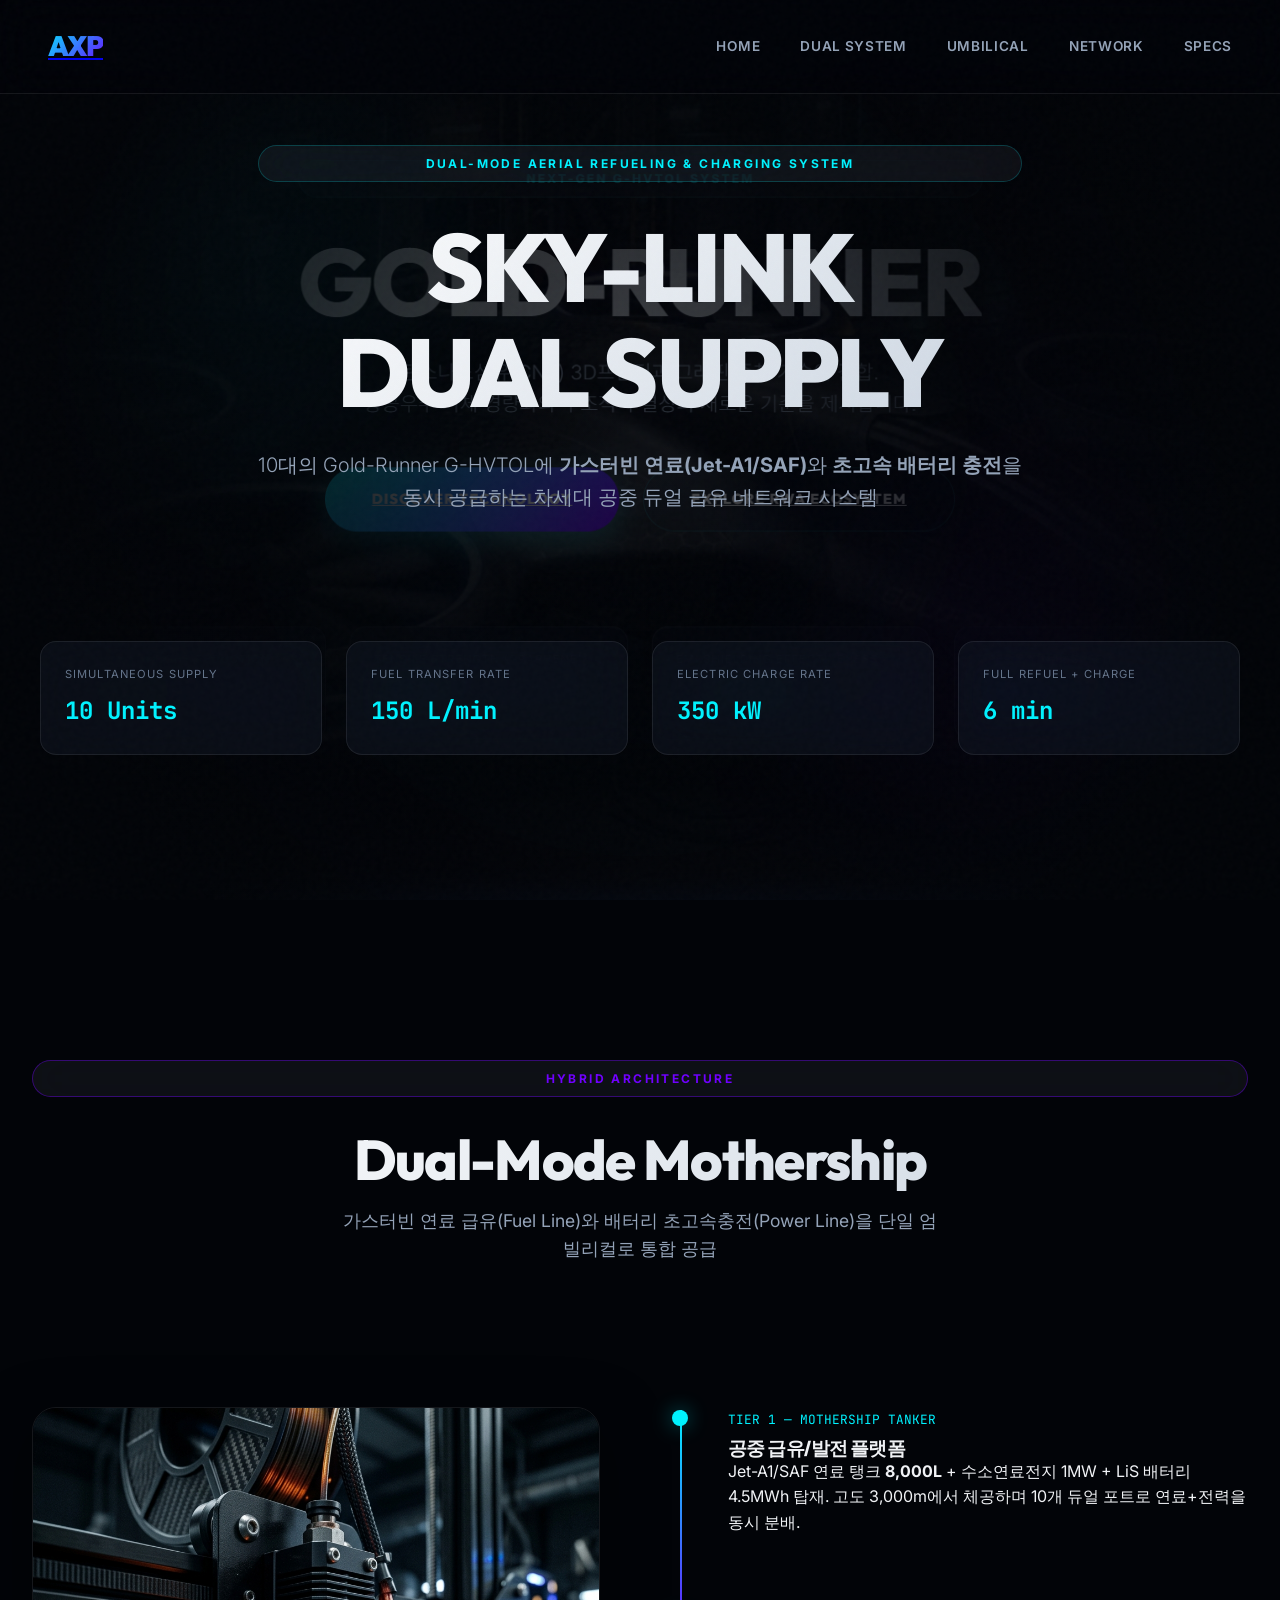
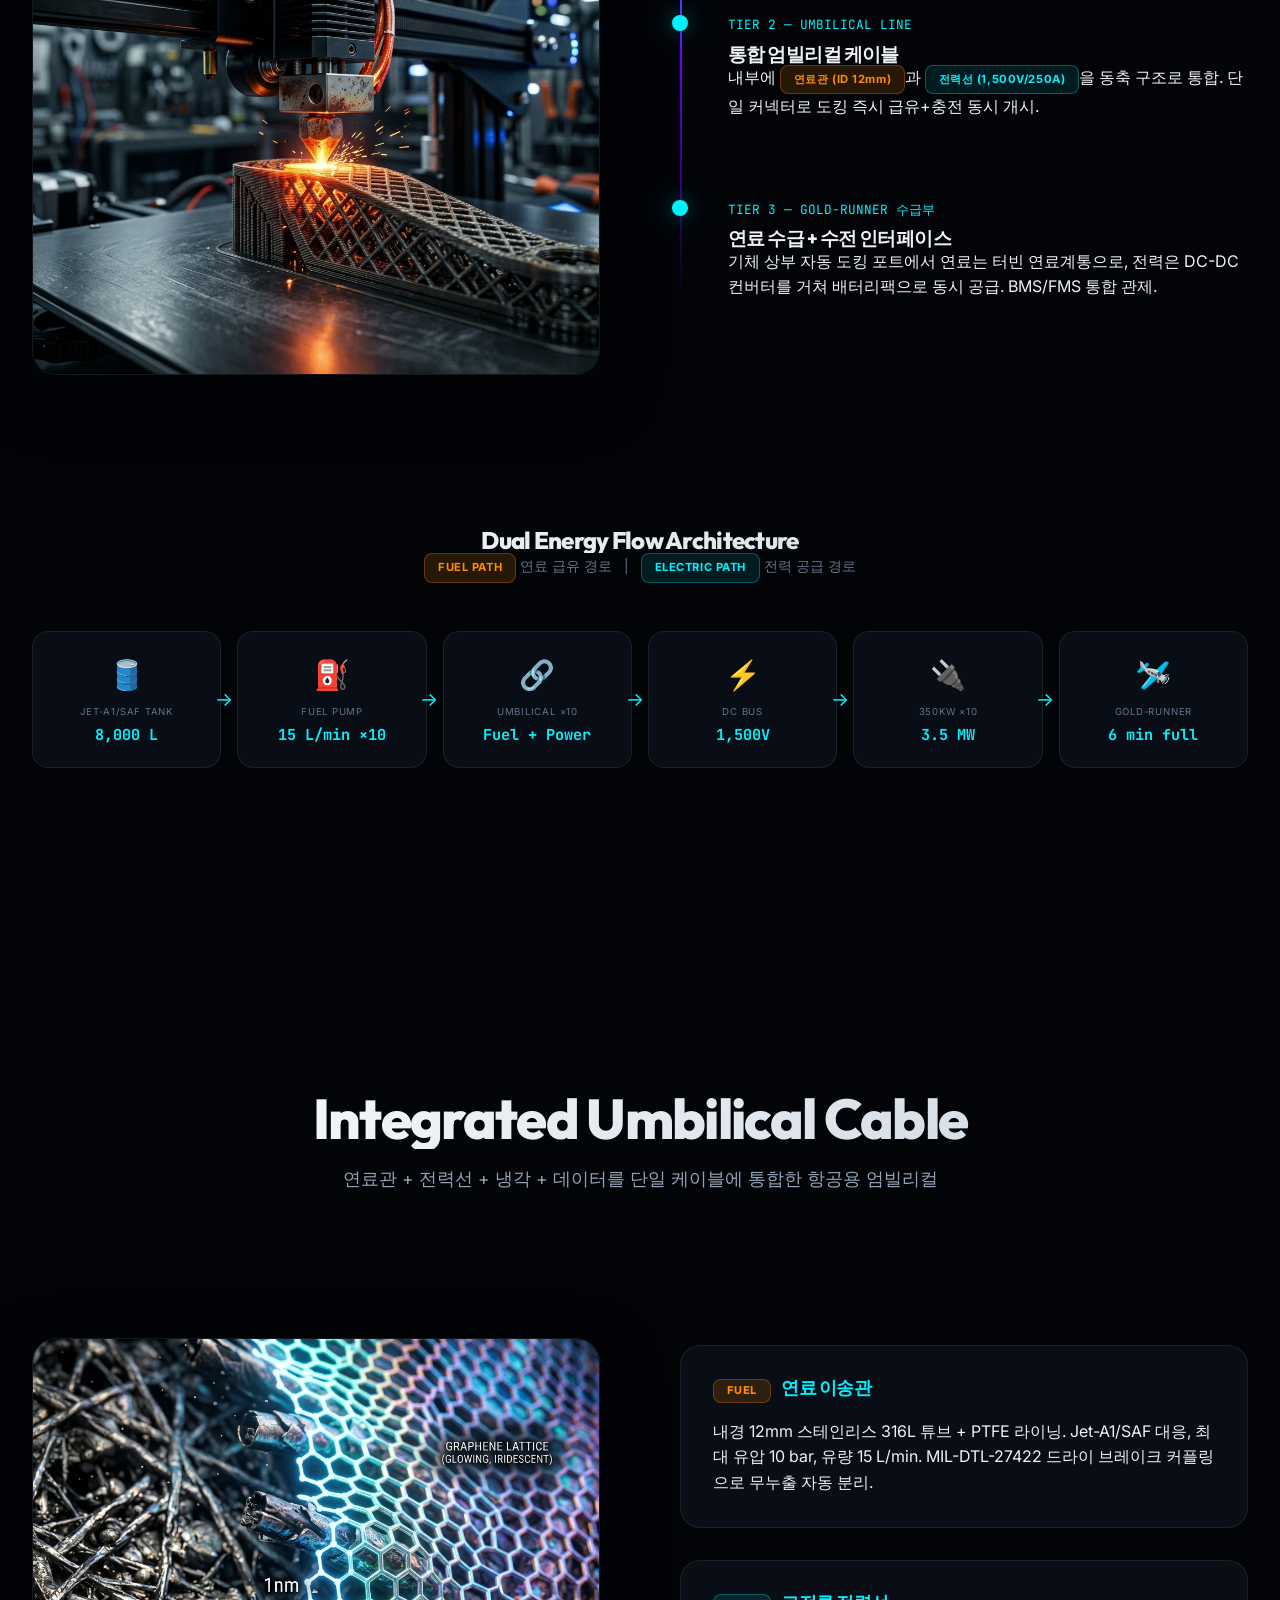
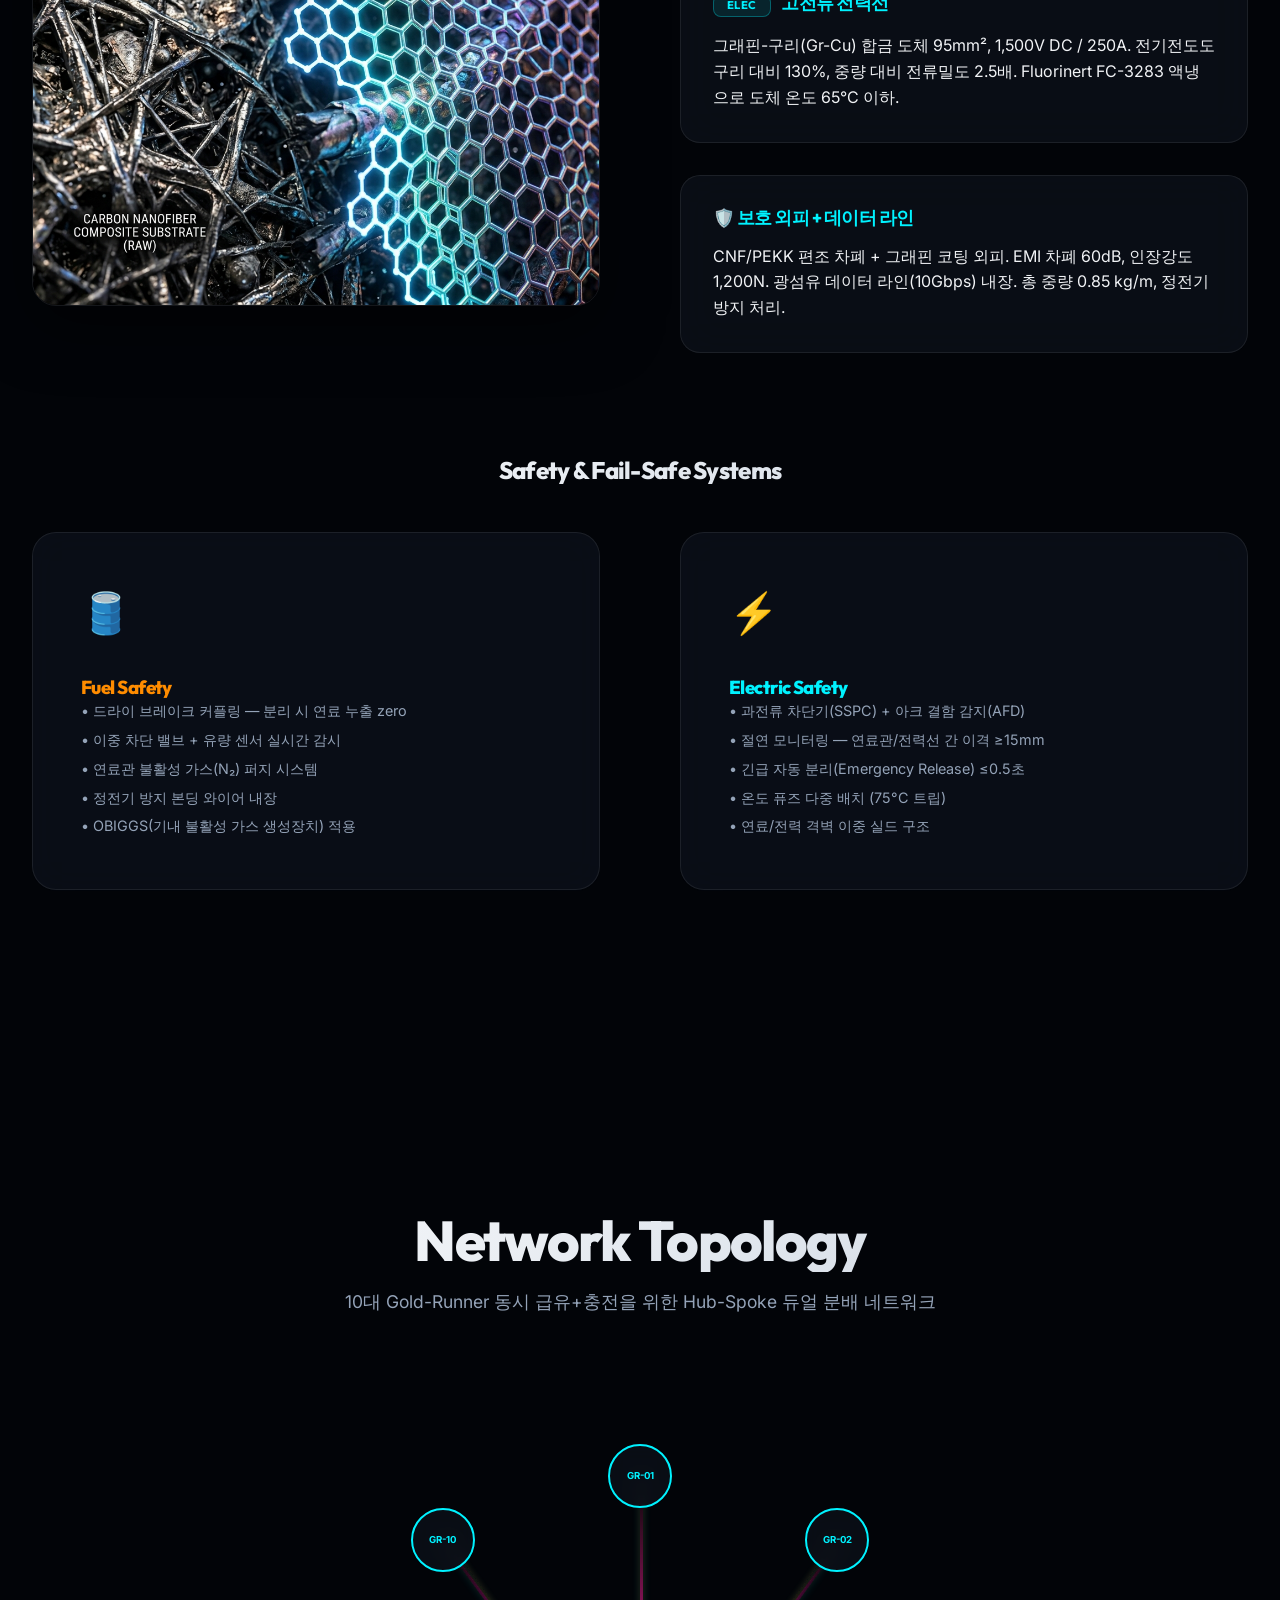
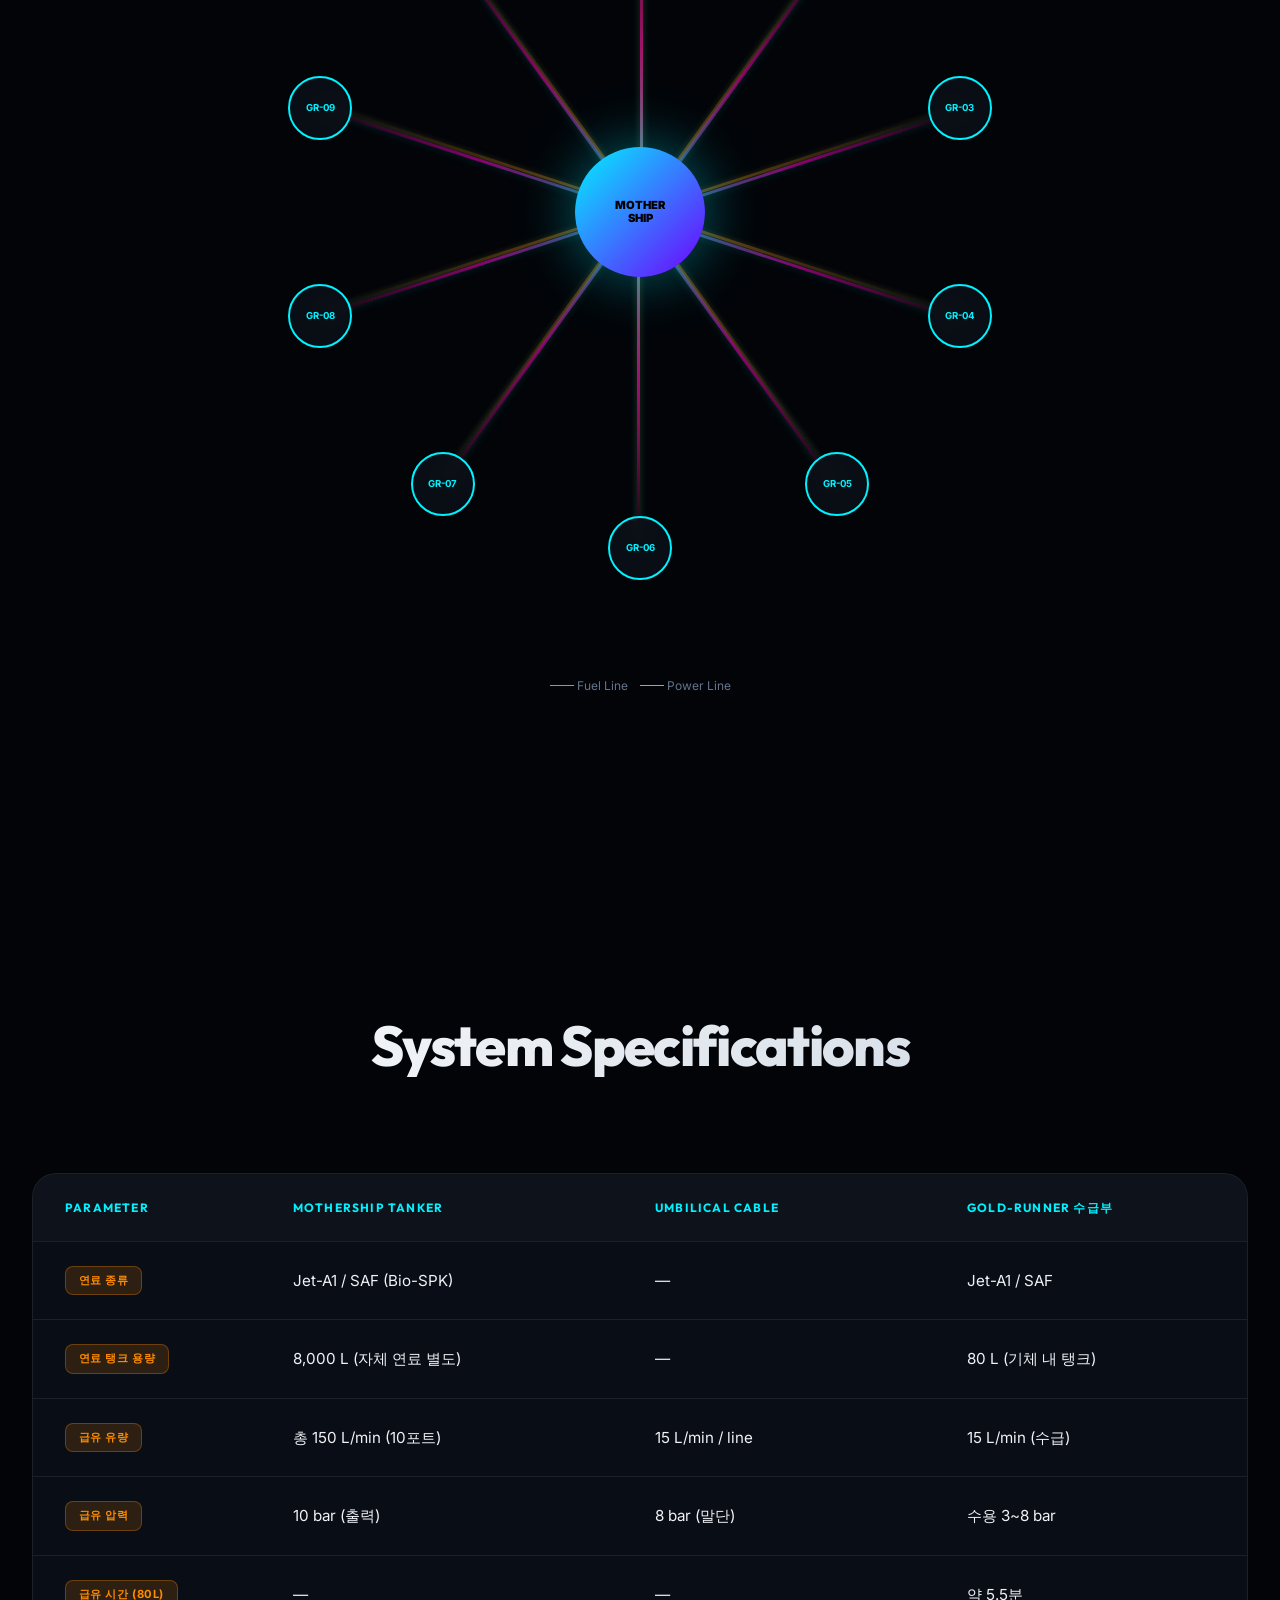
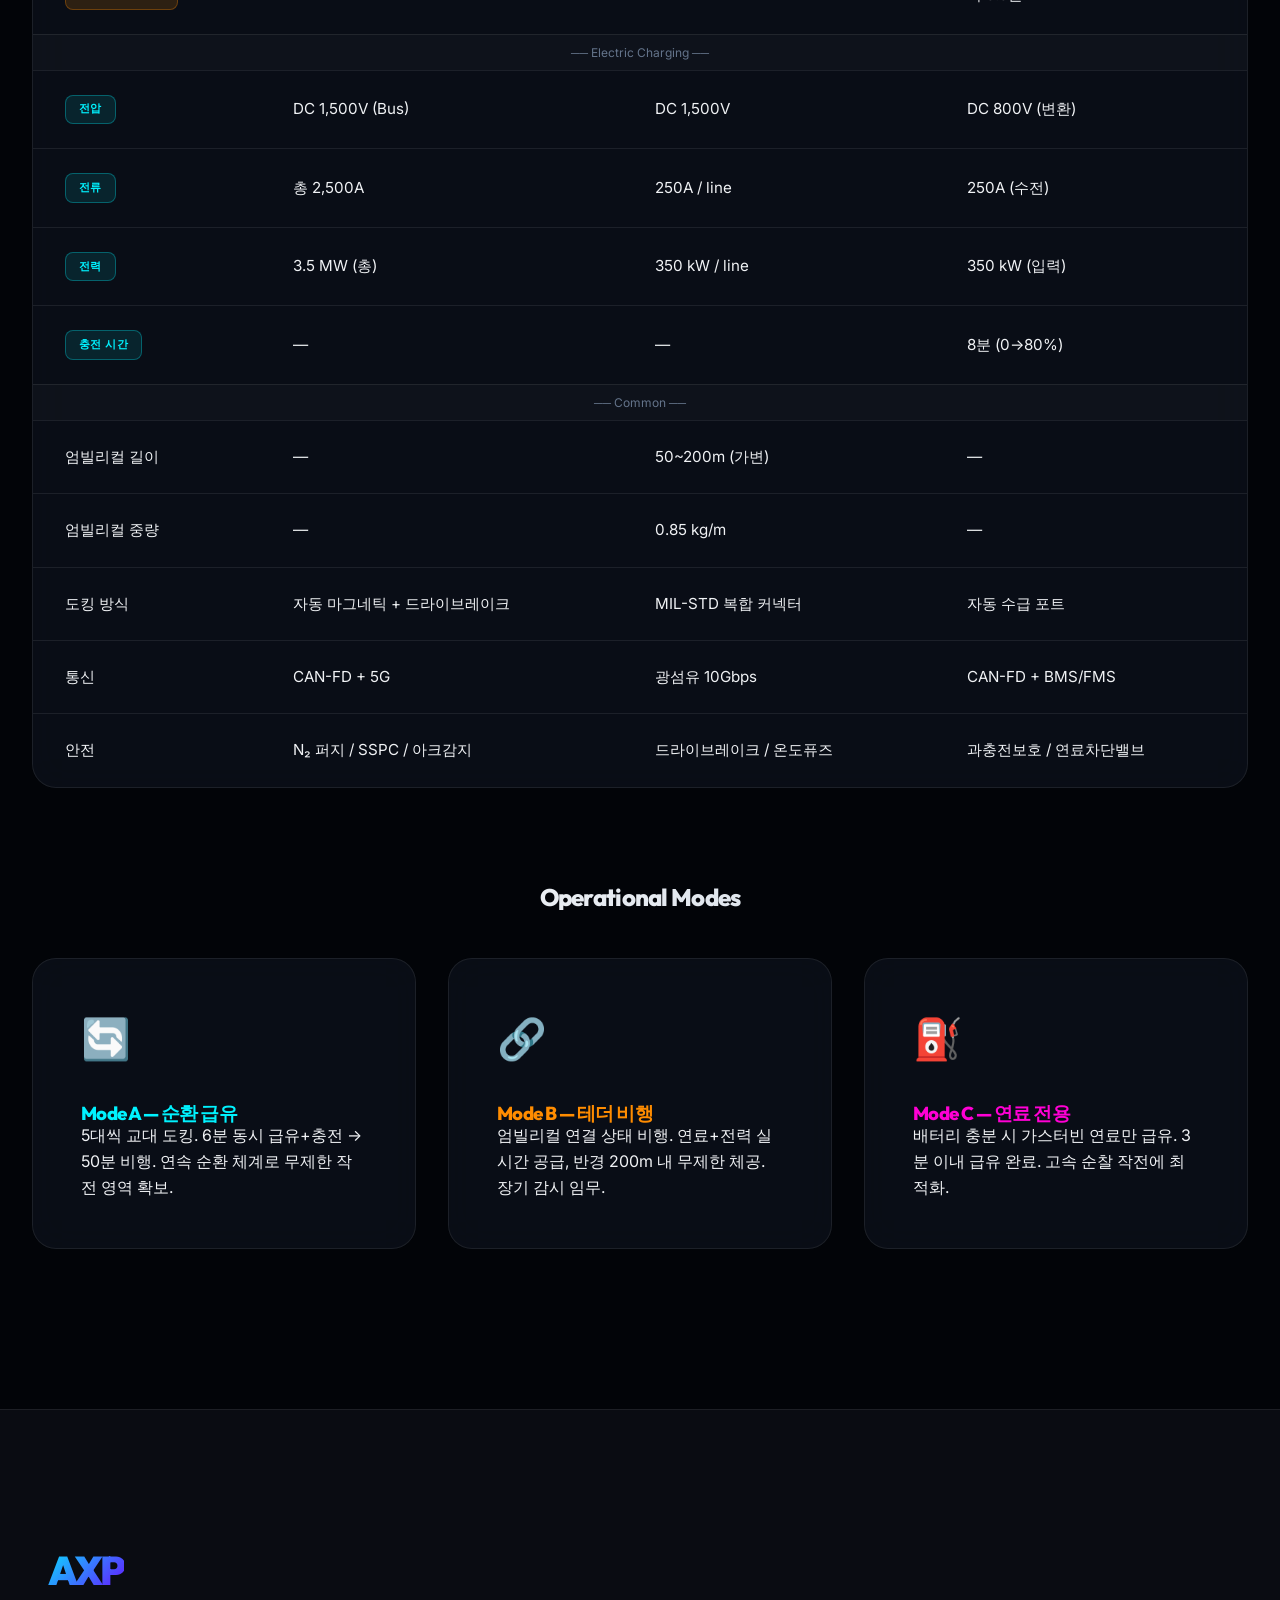
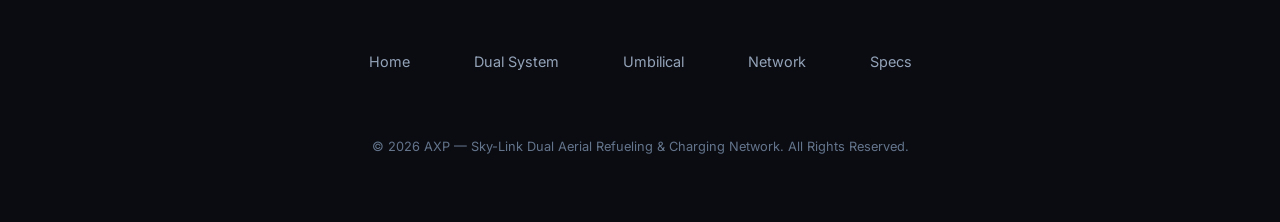
==== aerial-charging.html @ 2cac4703 "feat: Add aerial-charging page and fix images" ====
<!DOCTYPE html>
<html lang="ko">
<head>
<meta charset="UTF-8">
<meta name="viewport" content="width=device-width, initial-scale=1.0">
<title>AXP | Sky-Link Dual Refueling & Charging Network</title>
<meta name="description" content="G-HVTOL Gold-Runner 10대 동시 공중 급유(Jet-A1/SAF) 및 초고속충전 듀얼 공급 시스템">
<link rel="stylesheet" href="website_style.css">
<style>
.network-diagram{position:relative;width:100%;max-width:800px;margin:4rem auto;aspect-ratio:1;display:flex;align-items:center;justify-content:center}
.mothership{width:130px;height:130px;border-radius:50%;background:linear-gradient(135deg,var(--primary),var(--secondary));display:flex;align-items:center;justify-content:center;font-weight:900;font-size:0.7rem;color:#000;z-index:10;box-shadow:0 0 60px var(--primary-glow);animation:pulse 2s infinite;text-align:center;line-height:1.2}
@keyframes pulse{0%,100%{box-shadow:0 0 40px var(--primary-glow)}50%{box-shadow:0 0 80px var(--primary-glow)}}
.drone-node{position:absolute;width:64px;height:64px;border-radius:50%;background:var(--bg-card);border:2px solid var(--primary);display:flex;align-items:center;justify-content:center;font-size:0.6rem;font-weight:700;color:var(--primary);backdrop-filter:blur(10px)}
.tether{position:absolute;top:50%;left:50%;height:3px;background:linear-gradient(90deg,var(--primary),var(--accent),transparent);transform-origin:0 0;opacity:0.5;box-shadow:0 0 8px var(--primary-glow)}
.cable-layer{background:var(--bg-card);border:1px solid var(--border);border-radius:20px;padding:2rem;backdrop-filter:blur(20px);transition:var(--transition)}
.cable-layer:hover{border-color:var(--primary-glow);transform:translateY(-5px)}
.cable-layer h4{color:var(--primary);margin-bottom:1rem;font-size:1.1rem}
.power-flow{display:grid;grid-template-columns:repeat(6,1fr);gap:1rem;margin-top:3rem;text-align:center}
.pf-item{padding:1.25rem 0.75rem;background:var(--bg-card);border:1px solid var(--border);border-radius:16px;position:relative}
.pf-item::after{content:'→';position:absolute;right:-0.8rem;top:50%;transform:translateY(-50%);color:var(--primary);font-size:1.2rem;z-index:5}
.pf-item:last-child::after{display:none}
.pf-icon{font-size:1.8rem;margin-bottom:0.4rem}
.pf-label{font-size:0.6rem;color:var(--text-muted);text-transform:uppercase;letter-spacing:0.08em}
.pf-value{font-family:var(--font-mono);font-weight:700;color:var(--primary);font-size:0.95rem;margin-top:0.2rem}
.img-showcase{width:100%;border-radius:24px;border:1px solid var(--border);margin:3rem 0;box-shadow:0 20px 60px rgba(0,0,0,0.5)}
.dual-badge{display:inline-block;padding:0.3rem 0.8rem;border-radius:8px;font-size:0.7rem;font-weight:700;letter-spacing:0.05em}
.badge-fuel{background:rgba(255,140,0,0.15);color:#ff8c00;border:1px solid rgba(255,140,0,0.3)}
.badge-elec{background:rgba(0,242,255,0.1);color:var(--primary);border:1px solid rgba(0,242,255,0.3)}
.umbilical-grid{display:grid;grid-template-columns:1fr 1fr;gap:2rem;margin-top:3rem}
@media(max-width:768px){.power-flow{grid-template-columns:repeat(3,1fr)}.umbilical-grid{grid-template-columns:1fr}.network-diagram{max-width:350px}}
</style>
</head>
<body>
<div class="bg-grain"></div>
<div class="bg-blobs"><div class="blob blob-1"></div><div class="blob blob-2"></div></div>

<nav class="navbar">
<a href="index.html" class="logo"><span>AXP</span></a>
<div class="nav-links">
<a href="index.html">Home</a>
<a href="#system">Dual System</a>
<a href="#umbilical">Umbilical</a>
<a href="#network">Network</a>
<a href="#specs">Specs</a>
</div>
</nav>

<!-- Hero -->
<header class="hero">
<div class="hero-bg"><img src="hero-gold-runner.png" alt="Aerial Charging Network"></div>
<div class="hero-content reveal">
<div class="hero-badge">Dual-Mode Aerial Refueling & Charging System</div>
<h1 class="text-gradient">SKY-LINK<br>DUAL SUPPLY</h1>
<p>10대의 Gold-Runner G-HVTOL에 <strong>가스터빈 연료(Jet-A1/SAF)</strong>와 <strong>초고속 배터리 충전</strong>을<br>동시 공급하는 차세대 공중 듀얼 급유 네트워크 시스템</p>
</div>
<div class="dashboard-grid reveal" style="margin-top:5rem">
<div class="stat-card"><div class="stat-label">Simultaneous Supply</div><div class="stat-value">10 Units</div></div>
<div class="stat-card"><div class="stat-label">Fuel Transfer Rate</div><div class="stat-value">150 L/min</div></div>
<div class="stat-card"><div class="stat-label">Electric Charge Rate</div><div class="stat-value">350 kW</div></div>
<div class="stat-card"><div class="stat-label">Full Refuel + Charge</div><div class="stat-value">6 min</div></div>
</div>
</header>

<!-- Dual System Architecture -->
<section id="system" class="section">
<div class="section-header reveal">
<div class="hero-badge" style="color:var(--secondary);border-color:var(--secondary-glow)">Hybrid Architecture</div>
<h2 class="section-title text-gradient">Dual-Mode Mothership</h2>
<p class="section-subtitle">가스터빈 연료 급유(Fuel Line)와 배터리 초고속충전(Power Line)을 단일 엄빌리컬로 통합 공급</p>
</div>
<div class="grid-2">
<div class="reveal">
<img src="cnf-printing.png" alt="Mothership Platform" class="img-showcase">
</div>
<div class="reveal">
<div class="roadmap-container">
<div class="roadmap-item">
<div class="roadmap-date">TIER 1 — MOTHERSHIP TANKER</div>
<h3>공중 급유/발전 플랫폼</h3>
<p class="text-dim">Jet-A1/SAF 연료 탱크 <strong>8,000L</strong> + 수소연료전지 1MW + LiS 배터리 4.5MWh 탑재. 고도 3,000m에서 체공하며 10개 듀얼 포트로 연료+전력을 동시 분배.</p>
</div>
<div class="roadmap-item">
<div class="roadmap-date">TIER 2 — UMBILICAL LINE</div>
<h3>통합 엄빌리컬 케이블</h3>
<p class="text-dim">내부에 <span class="badge-fuel dual-badge">연료관 (ID 12mm)</span>과 <span class="badge-elec dual-badge">전력선 (1,500V/250A)</span>을 동축 구조로 통합. 단일 커넥터로 도킹 즉시 급유+충전 동시 개시.</p>
</div>
<div class="roadmap-item">
<div class="roadmap-date">TIER 3 — GOLD-RUNNER 수급부</div>
<h3>연료 수급 + 수전 인터페이스</h3>
<p class="text-dim">기체 상부 자동 도킹 포트에서 연료는 터빈 연료계통으로, 전력은 DC-DC 컨버터를 거쳐 배터리팩으로 동시 공급. BMS/FMS 통합 관제.</p>
</div>
</div>
</div>
</div>

<!-- Dual Energy Flow -->
<h3 class="text-gradient reveal" style="text-align:center;margin-top:6rem;font-size:1.5rem">Dual Energy Flow Architecture</h3>
<p class="reveal" style="text-align:center;color:var(--text-muted);margin-bottom:2rem;font-size:0.85rem">
<span class="badge-fuel dual-badge">FUEL PATH</span> 연료 급유 경로 &nbsp;&nbsp;|&nbsp;&nbsp;
<span class="badge-elec dual-badge">ELECTRIC PATH</span> 전력 공급 경로
</p>
<div class="power-flow reveal">
<div class="pf-item"><div class="pf-icon">🛢️</div><div class="pf-label">Jet-A1/SAF Tank</div><div class="pf-value">8,000 L</div></div>
<div class="pf-item"><div class="pf-icon">⛽</div><div class="pf-label">Fuel Pump</div><div class="pf-value">15 L/min ×10</div></div>
<div class="pf-item"><div class="pf-icon">🔗</div><div class="pf-label">Umbilical ×10</div><div class="pf-value">Fuel + Power</div></div>
<div class="pf-item"><div class="pf-icon">⚡</div><div class="pf-label">DC Bus</div><div class="pf-value">1,500V</div></div>
<div class="pf-item"><div class="pf-icon">🔌</div><div class="pf-label">350kW ×10</div><div class="pf-value">3.5 MW</div></div>
<div class="pf-item"><div class="pf-icon">🛩️</div><div class="pf-label">Gold-Runner</div><div class="pf-value">6 min full</div></div>
</div>
</section>

<!-- Umbilical Cable Spec -->
<section id="umbilical" class="section">
<div class="section-header reveal">
<h2 class="section-title text-gradient">Integrated Umbilical Cable</h2>
<p class="section-subtitle">연료관 + 전력선 + 냉각 + 데이터를 단일 케이블에 통합한 항공용 엄빌리컬</p>
</div>
<div class="grid-2 reveal">
<div><img src="graphene-detail.png" alt="Cable Cross Section" class="img-showcase"></div>
<div>
<div class="umbilical-grid" style="grid-template-columns:1fr">

<div class="cable-layer">
<h4><span class="badge-fuel dual-badge" style="margin-right:0.5rem">FUEL</span> 연료 이송관</h4>
<p class="text-dim">내경 12mm 스테인리스 316L 튜브 + PTFE 라이닝. Jet-A1/SAF 대응, 최대 유압 10 bar, 유량 15 L/min. MIL-DTL-27422 드라이 브레이크 커플링으로 무누출 자동 분리.</p>
</div>

<div class="cable-layer">
<h4><span class="badge-elec dual-badge" style="margin-right:0.5rem">ELEC</span> 고전류 전력선</h4>
<p class="text-dim">그래핀-구리(Gr-Cu) 합금 도체 95mm², 1,500V DC / 250A. 전기전도도 구리 대비 130%, 중량 대비 전류밀도 2.5배. Fluorinert FC-3283 액냉으로 도체 온도 65°C 이하.</p>
</div>

<div class="cable-layer">
<h4>🛡️ 보호 외피 + 데이터 라인</h4>
<p class="text-dim">CNF/PEKK 편조 차폐 + 그래핀 코팅 외피. EMI 차폐 60dB, 인장강도 1,200N. 광섬유 데이터 라인(10Gbps) 내장. 총 중량 0.85 kg/m, 정전기 방지 처리.</p>
</div>

</div>
</div>
</div>

<!-- Safety Features -->
<h3 class="text-gradient reveal" style="text-align:center;margin-top:6rem;font-size:1.5rem;margin-bottom:3rem">Safety & Fail-Safe Systems</h3>
<div class="grid-2 reveal">
<div class="card-premium">
<div class="card-icon">🛢️</div>
<h3 style="color:#ff8c00">Fuel Safety</h3>
<ul style="color:var(--text-dim);list-style:none;font-size:0.9rem;line-height:2">
<li>• 드라이 브레이크 커플링 — 분리 시 연료 누출 zero</li>
<li>• 이중 차단 밸브 + 유량 센서 실시간 감시</li>
<li>• 연료관 불활성 가스(N₂) 퍼지 시스템</li>
<li>• 정전기 방지 본딩 와이어 내장</li>
<li>• OBIGGS(기내 불활성 가스 생성장치) 적용</li>
</ul>
</div>
<div class="card-premium">
<div class="card-icon">⚡</div>
<h3 class="text-cyan">Electric Safety</h3>
<ul style="color:var(--text-dim);list-style:none;font-size:0.9rem;line-height:2">
<li>• 과전류 차단기(SSPC) + 아크 결함 감지(AFD)</li>
<li>• 절연 모니터링 — 연료관/전력선 간 이격 ≥15mm</li>
<li>• 긴급 자동 분리(Emergency Release) ≤0.5초</li>
<li>• 온도 퓨즈 다중 배치 (75°C 트립)</li>
<li>• 연료/전력 격벽 이중 실드 구조</li>
</ul>
</div>
</div>
</section>

<!-- Network Topology -->
<section id="network" class="section">
<div class="section-header reveal">
<h2 class="section-title text-gradient">Network Topology</h2>
<p class="section-subtitle">10대 Gold-Runner 동시 급유+충전을 위한 Hub-Spoke 듀얼 분배 네트워크</p>
</div>
<div class="network-diagram reveal" id="networkDiagram"></div>
</section>

<!-- Specs Table -->
<section id="specs" class="section">
<div class="section-header reveal"><h2 class="section-title text-gradient">System Specifications</h2></div>
<div class="spec-container reveal">
<table class="spec-table">
<thead><tr><th>Parameter</th><th>Mothership Tanker</th><th>Umbilical Cable</th><th>Gold-Runner 수급부</th></tr></thead>
<tbody>
<tr><td><span class="badge-fuel dual-badge">연료 종류</span></td><td>Jet-A1 / SAF (Bio-SPK)</td><td>—</td><td>Jet-A1 / SAF</td></tr>
<tr><td><span class="badge-fuel dual-badge">연료 탱크 용량</span></td><td>8,000 L (자체 연료 별도)</td><td>—</td><td>80 L (기체 내 탱크)</td></tr>
<tr><td><span class="badge-fuel dual-badge">급유 유량</span></td><td>총 150 L/min (10포트)</td><td>15 L/min / line</td><td>15 L/min (수급)</td></tr>
<tr><td><span class="badge-fuel dual-badge">급유 압력</span></td><td>10 bar (출력)</td><td>8 bar (말단)</td><td>수용 3~8 bar</td></tr>
<tr><td><span class="badge-fuel dual-badge">급유 시간 (80L)</span></td><td>—</td><td>—</td><td>약 5.5분</td></tr>
<tr style="background:rgba(255,255,255,0.02)"><td colspan="4" style="text-align:center;color:var(--text-muted);font-size:0.75rem;padding:0.5rem">── Electric Charging ──</td></tr>
<tr><td><span class="badge-elec dual-badge">전압</span></td><td>DC 1,500V (Bus)</td><td>DC 1,500V</td><td>DC 800V (변환)</td></tr>
<tr><td><span class="badge-elec dual-badge">전류</span></td><td>총 2,500A</td><td>250A / line</td><td>250A (수전)</td></tr>
<tr><td><span class="badge-elec dual-badge">전력</span></td><td>3.5 MW (총)</td><td>350 kW / line</td><td>350 kW (입력)</td></tr>
<tr><td><span class="badge-elec dual-badge">충전 시간</span></td><td>—</td><td>—</td><td>8분 (0→80%)</td></tr>
<tr style="background:rgba(255,255,255,0.02)"><td colspan="4" style="text-align:center;color:var(--text-muted);font-size:0.75rem;padding:0.5rem">── Common ──</td></tr>
<tr><td>엄빌리컬 길이</td><td>—</td><td>50~200m (가변)</td><td>—</td></tr>
<tr><td>엄빌리컬 중량</td><td>—</td><td>0.85 kg/m</td><td>—</td></tr>
<tr><td>도킹 방식</td><td>자동 마그네틱 + 드라이브레이크</td><td>MIL-STD 복합 커넥터</td><td>자동 수급 포트</td></tr>
<tr><td>통신</td><td>CAN-FD + 5G</td><td>광섬유 10Gbps</td><td>CAN-FD + BMS/FMS</td></tr>
<tr><td>안전</td><td>N₂ 퍼지 / SSPC / 아크감지</td><td>드라이브레이크 / 온도퓨즈</td><td>과충전보호 / 연료차단밸브</td></tr>
</tbody>
</table>
</div>

<!-- Operational Modes -->
<div style="margin-top:6rem">
<h3 class="text-gradient reveal" style="text-align:center;font-size:1.5rem;margin-bottom:3rem">Operational Modes</h3>
<div style="display:grid;grid-template-columns:repeat(3,1fr);gap:2rem" class="reveal">
<div class="card-premium">
<div class="card-icon">🔄</div>
<h3 class="text-cyan">Mode A — 순환 급유</h3>
<p class="text-dim">5대씩 교대 도킹. 6분 동시 급유+충전 → 50분 비행. 연속 순환 체계로 무제한 작전 영역 확보.</p>
</div>
<div class="card-premium">
<div class="card-icon">🔗</div>
<h3 style="color:#ff8c00">Mode B — 테더 비행</h3>
<p class="text-dim">엄빌리컬 연결 상태 비행. 연료+전력 실시간 공급, 반경 200m 내 무제한 체공. 장기 감시 임무.</p>
</div>
<div class="card-premium">
<div class="card-icon">⛽</div>
<h3 style="color:var(--accent)">Mode C — 연료 전용</h3>
<p class="text-dim">배터리 충분 시 가스터빈 연료만 급유. 3분 이내 급유 완료. 고속 순찰 작전에 최적화.</p>
</div>
</div>
</div>
</section>

<!-- Footer -->
<footer>
<div class="footer-logo logo"><span>AXP</span></div>
<div class="footer-links">
<a href="index.html">Home</a><a href="#system">Dual System</a><a href="#umbilical">Umbilical</a><a href="#network">Network</a><a href="#specs">Specs</a>
</div>
<p class="copyright">&copy; 2026 AXP — Sky-Link Dual Aerial Refueling & Charging Network. All Rights Reserved.</p>
</footer>

<script src="website_script.js"></script>
<script>
const reveals=document.querySelectorAll('.reveal');
const obs=new IntersectionObserver(e=>{e.forEach(en=>{if(en.isIntersecting)en.target.classList.add('active')})},{threshold:0.1});
reveals.forEach(el=>obs.observe(el));
window.addEventListener('scroll',()=>{const n=document.querySelector('.navbar');window.scrollY>50?n.classList.add('scrolled'):n.classList.remove('scrolled')});

// Network diagram with dual lines
(function(){
const c=document.getElementById('networkDiagram');
if(!c)return;
const ms=document.createElement('div');
ms.className='mothership';ms.innerHTML='MOTHER<br>SHIP';
c.appendChild(ms);
for(let i=0;i<10;i++){
const angle=(i*36-90)*Math.PI/180;
const r=42;
const x=50+r*Math.cos(angle);
const y=50+r*Math.sin(angle);
// Fuel tether (orange)
const tf=document.createElement('div');
tf.className='tether';tf.style.background='linear-gradient(90deg,#ff8c00,transparent)';
tf.style.boxShadow='0 0 6px rgba(255,140,0,0.4)';tf.style.top='calc(50% - 2px)';
const dx=x-50,dy=y-50,len=Math.sqrt(dx*dx+dy*dy),deg=Math.atan2(dy,dx)*180/Math.PI;
tf.style.width=len+'%';tf.style.transform=`rotate(${deg}deg)`;
c.appendChild(tf);
// Power tether (cyan)
const tp=document.createElement('div');
tp.className='tether';tp.style.top='calc(50% + 2px)';
tp.style.width=len+'%';tp.style.transform=`rotate(${deg}deg)`;
c.appendChild(tp);
// Drone node
const d=document.createElement('div');
d.className='drone-node';
d.textContent='GR-'+(i+1).toString().padStart(2,'0');
d.style.left=`calc(${x}% - 32px)`;d.style.top=`calc(${y}% - 32px)`;
c.appendChild(d);
}
// Legend
const leg=document.createElement('div');
leg.style.cssText='text-align:center;margin-top:1rem;font-size:0.75rem;color:var(--text-muted)';
leg.innerHTML='<span style="color:#ff8c00">━━</span> Fuel Line &nbsp;&nbsp; <span style="color:var(--primary)">━━</span> Power Line';
c.parentElement.appendChild(leg);
})();
</script>
</body>
</html>
---- website_style.css ----
@import url('https://fonts.googleapis.com/css2?family=Inter:wght@300;400;500;600;700&family=Outfit:wght@300;400;500;600;700;800;900&family=JetBrains+Mono:wght@400;500&display=swap');

:root {
    /* Color Palette - Deep Aerospace Theme */
    --bg-dark: #020408;
    --bg-surface: #0a0c12;
    --bg-card: rgba(16, 20, 30, 0.6);
    
    --primary: #00f2ff;       /* Cyber Cyan */
    --primary-glow: rgba(0, 242, 255, 0.4);
    --secondary: #7000ff;     /* Plasma Purple */
    --secondary-glow: rgba(112, 0, 255, 0.4);
    --accent: #ff00d4;        /* Hyper Pink */
    
    --text-main: #f0f2f5;
    --text-dim: #94a3b8;
    --text-muted: #64748b;
    
    --border: rgba(255, 255, 255, 0.08);
    --border-highlight: rgba(0, 242, 255, 0.2);
    
    --font-header: 'Outfit', sans-serif;
    --font-body: 'Inter', sans-serif;
    --font-mono: 'JetBrains Mono', monospace;
    
    --shadow-premium: 0 20px 40px rgba(0, 0, 0, 0.4);
    --glass: blur(20px) saturate(180%);
    
    --transition: all 0.5s cubic-bezier(0.16, 1, 0.3, 1);
}

/* Base Setup */
* {
    margin: 0;
    padding: 0;
    box-sizing: border-box;
}

html {
    scroll-behavior: smooth;
    font-size: 16px;
}

body {
    background-color: var(--bg-dark);
    color: var(--text-main);
    font-family: var(--font-body);
    line-height: 1.6;
    overflow-x: hidden;
    -webkit-font-smoothing: antialiased;
}

/* Background Effects */
.bg-grain {
    position: fixed;
    inset: 0;
    z-index: 9999;
    pointer-events: none;
    opacity: 0.02;
    background-image: url("data:image/svg+xml,%3Csvg viewBox='0 0 256 256' xmlns='http://www.w3.org/2000/svg'%3E%3Cfilter id='n'%3E%3CfeTurbulence type='fractalNoise' baseFrequency='0.65' numOctaves='3' stitchTiles='stitch'/%3E%3C/filter%3E%3Crect width='100%25' height='100%25' filter='url(%23n)'/%3E%3C/svg%3E");
}

.bg-blobs {
    position: fixed;
    inset: 0;
    z-index: -1;
    overflow: hidden;
}

.blob {
    position: absolute;
    width: 600px;
    height: 600px;
    background: radial-gradient(circle, var(--secondary-glow) 0%, transparent 70%);
    border-radius: 50%;
    filter: blur(100px);
    opacity: 0.5;
    animation: move 20s infinite alternate;
}

.blob-1 { top: -10%; left: -10%; background: radial-gradient(circle, var(--primary-glow) 0%, transparent 70%); }
.blob-2 { bottom: -10%; right: -10%; animation-delay: -5s; }

@keyframes move {
    0% { transform: translate(0, 0) scale(1); }
    100% { transform: translate(100px, 50px) scale(1.1); }
}

/* Typography */
h1, h2, h3, h4 {
    font-family: var(--font-header);
    font-weight: 800;
    letter-spacing: -0.03em;
    line-height: 1.1;
}

.text-gradient {
    background: linear-gradient(135deg, #fff 0%, #cbd5e1 100%);
    -webkit-background-clip: text;
    -webkit-text-fill-color: transparent;
}

.text-cyan { color: var(--primary); }
.text-purple { color: var(--secondary); }

/* Navigation */
.navbar {
    position: fixed;
    top: 0;
    width: 100%;
    padding: 1.5rem 3rem;
    display: flex;
    justify-content: space-between;
    align-items: center;
    background: rgba(2, 4, 8, 0.7);
    backdrop-filter: var(--glass);
    border-bottom: 1px solid var(--border);
    z-index: 1000;
    transition: var(--transition);
}

.navbar.scrolled {
    padding: 1rem 3rem;
    background: rgba(2, 4, 8, 0.9);
}

.logo {
    font-family: var(--font-header);
    font-size: 1.75rem;
    font-weight: 900;
    letter-spacing: -0.05em;
    display: flex;
    align-items: center;
    gap: 0.5rem;
}

.logo span {
    background: linear-gradient(135deg, var(--primary), var(--secondary));
    -webkit-background-clip: text;
    -webkit-text-fill-color: transparent;
}

.nav-links {
    display: flex;
    gap: 2.5rem;
}

.nav-links a {
    color: var(--text-dim);
    text-decoration: none;
    font-size: 0.85rem;
    font-weight: 600;
    letter-spacing: 0.05em;
    text-transform: uppercase;
    transition: var(--transition);
    position: relative;
}

.nav-links a::after {
    content: '';
    position: absolute;
    bottom: -4px;
    left: 0;
    width: 0;
    height: 2px;
    background: var(--primary);
    transition: var(--transition);
}

.nav-links a:hover { color: var(--primary); }
.nav-links a:hover::after { width: 100%; }

/* Hero Section */
.hero {
    height: 100vh;
    display: flex;
    flex-direction: column;
    justify-content: center;
    align-items: center;
    text-align: center;
    padding: 0 2rem;
    position: relative;
    overflow: hidden;
}

.hero-bg {
    position: absolute;
    inset: 0;
    z-index: -1;
}

.hero-bg img {
    width: 100%;
    height: 100%;
    object-fit: cover;
    opacity: 0.3;
}

.hero-bg::after {
    content: '';
    position: absolute;
    inset: 0;
    background: radial-gradient(circle at center, transparent 0%, var(--bg-dark) 80%);
}

.hero-badge {
    padding: 0.5rem 1.25rem;
    background: rgba(255, 255, 255, 0.05);
    border: 1px solid var(--border-highlight);
    border-radius: 100px;
    font-size: 0.75rem;
    font-weight: 700;
    letter-spacing: 0.2em;
    text-transform: uppercase;
    color: var(--primary);
    margin-bottom: 2rem;
    backdrop-filter: var(--glass);
}

.hero h1 {
    font-size: clamp(3rem, 10vw, 6rem);
    margin-bottom: 1.5rem;
    text-transform: uppercase;
}

.hero p {
    font-size: 1.25rem;
    color: var(--text-dim);
    max-width: 800px;
    margin-bottom: 3rem;
    font-weight: 300;
}

/* Dashboard / Stats */
.dashboard-grid {
    display: grid;
    grid-template-columns: repeat(4, 1fr);
    gap: 1.5rem;
    width: 100%;
    max-width: 1200px;
    margin-top: 4rem;
}

.stat-card {
    background: var(--bg-card);
    border: 1px solid var(--border);
    padding: 1.5rem;
    border-radius: 16px;
    backdrop-filter: var(--glass);
    text-align: left;
    transition: var(--transition);
}

.stat-card:hover {
    border-color: var(--primary-glow);
    transform: translateY(-5px);
}

.stat-label {
    font-size: 0.7rem;
    color: var(--text-muted);
    text-transform: uppercase;
    letter-spacing: 0.1em;
    margin-bottom: 0.5rem;
}

.stat-value {
    font-family: var(--font-mono);
    font-size: 1.5rem;
    font-weight: 700;
    color: var(--primary);
}

/* Sections */
.section {
    padding: 10rem 2rem;
    max-width: 1400px;
    margin: 0 auto;
}

.section-header {
    text-align: center;
    margin-bottom: 6rem;
}

.section-title {
    font-size: clamp(2rem, 5vw, 3.5rem);
    margin-bottom: 1rem;
}

.section-subtitle {
    color: var(--text-dim);
    font-size: 1.1rem;
    max-width: 600px;
    margin: 0 auto;
}

/* Grid System */
.grid-2 {
    display: grid;
    grid-template-columns: 1fr 1fr;
    gap: 5rem;
    align-items: center;
}

/* Cards & Components */
.card-premium {
    background: var(--bg-card);
    border: 1px solid var(--border);
    padding: 3rem;
    border-radius: 24px;
    backdrop-filter: var(--glass);
    transition: var(--transition);
    position: relative;
    overflow: hidden;
}

.card-premium::before {
    content: '';
    position: absolute;
    top: 0;
    left: 0;
    width: 100%;
    height: 100%;
    background: linear-gradient(135deg, var(--primary-glow), transparent);
    opacity: 0;
    transition: var(--transition);
}

.card-premium:hover {
    border-color: var(--primary-glow);
    transform: translateY(-10px);
    box-shadow: var(--shadow-premium);
}

.card-premium:hover::before { opacity: 0.05; }

.card-icon {
    font-size: 2.5rem;
    margin-bottom: 2rem;
    display: inline-block;
}

/* Spec Table */
.spec-container {
    width: 100%;
    overflow-x: auto;
    border-radius: 24px;
    border: 1px solid var(--border);
    background: var(--bg-card);
    backdrop-filter: var(--glass);
}

.spec-table {
    width: 100%;
    border-collapse: collapse;
}

.spec-table th, .spec-table td {
    padding: 1.5rem 2rem;
    text-align: left;
    border-bottom: 1px solid var(--border);
}

.spec-table th {
    font-family: var(--font-header);
    text-transform: uppercase;
    font-size: 0.75rem;
    letter-spacing: 0.1em;
    color: var(--primary);
    background: rgba(255, 255, 255, 0.02);
}

.spec-table td { font-size: 0.95rem; }
.spec-table tr:last-child td { border-bottom: none; }
.spec-table tr:hover { background: rgba(0, 242, 255, 0.02); }

/* Buttons */
.btn {
    padding: 1.25rem 3rem;
    border-radius: 100px;
    font-weight: 700;
    font-size: 0.9rem;
    letter-spacing: 0.1em;
    text-transform: uppercase;
    cursor: pointer;
    transition: var(--transition);
    display: inline-flex;
    align-items: center;
    gap: 0.75rem;
    border: none;
    font-family: var(--font-header);
}

.btn-primary {
    background: linear-gradient(135deg, var(--primary), var(--secondary));
    color: #fff;
    box-shadow: 0 10px 30px var(--primary-glow);
}

.btn-primary:hover {
    transform: translateY(-5px) scale(1.02);
    box-shadow: 0 15px 40px var(--primary-glow);
}

.btn-outline {
    background: transparent;
    border: 1px solid var(--border-highlight);
    color: #fff;
    backdrop-filter: var(--glass);
}

.btn-outline:hover {
    background: rgba(255, 255, 255, 0.05);
    border-color: var(--primary);
}

/* Roadmap */
.roadmap-container {
    position: relative;
    padding-left: 3rem;
}

.roadmap-container::before {
    content: '';
    position: absolute;
    left: 0;
    top: 0;
    bottom: 0;
    width: 2px;
    background: linear-gradient(180deg, var(--primary), var(--secondary), transparent);
}

.roadmap-item {
    position: relative;
    margin-bottom: 5rem;
}

.roadmap-item::before {
    content: '';
    position: absolute;
    left: -3.5rem;
    top: 0;
    width: 1rem;
    height: 1rem;
    background: var(--primary);
    border-radius: 50%;
    box-shadow: 0 0 20px var(--primary-glow);
}

.roadmap-date {
    font-family: var(--font-mono);
    color: var(--primary);
    font-size: 0.8rem;
    margin-bottom: 0.5rem;
}

/* Footer */
footer {
    padding: 8rem 3rem 4rem;
    background: var(--bg-surface);
    border-top: 1px solid var(--border);
    text-align: center;
}

.footer-logo {
    font-size: 2.5rem;
    margin-bottom: 3rem;
}

.footer-links {
    display: flex;
    justify-content: center;
    gap: 4rem;
    margin-bottom: 4rem;
}

.footer-links a {
    color: var(--text-dim);
    text-decoration: none;
    font-size: 0.9rem;
    transition: var(--transition);
}

.footer-links a:hover { color: var(--primary); }

.copyright {
    color: var(--text-muted);
    font-size: 0.8rem;
}

/* Responsive */
@media (max-width: 1024px) {
    .grid-2 { grid-template-columns: 1fr; gap: 3rem; }
    .dashboard-grid { grid-template-columns: repeat(2, 1fr); }
    .hero h1 { font-size: 4rem; }
}

@media (max-width: 640px) {
    .navbar { padding: 1.5rem; }
    .nav-links { display: none; }
    .hero h1 { font-size: 3rem; }
    .dashboard-grid { grid-template-columns: 1fr; }
    .section { padding: 6rem 1.5rem; }
}

/* Animations */
.reveal {
    opacity: 0;
    transform: translateY(40px);
    transition: all 1s cubic-bezier(0.16, 1, 0.3, 1);
}

.reveal.active {
    opacity: 1;
    transform: translateY(0);
}
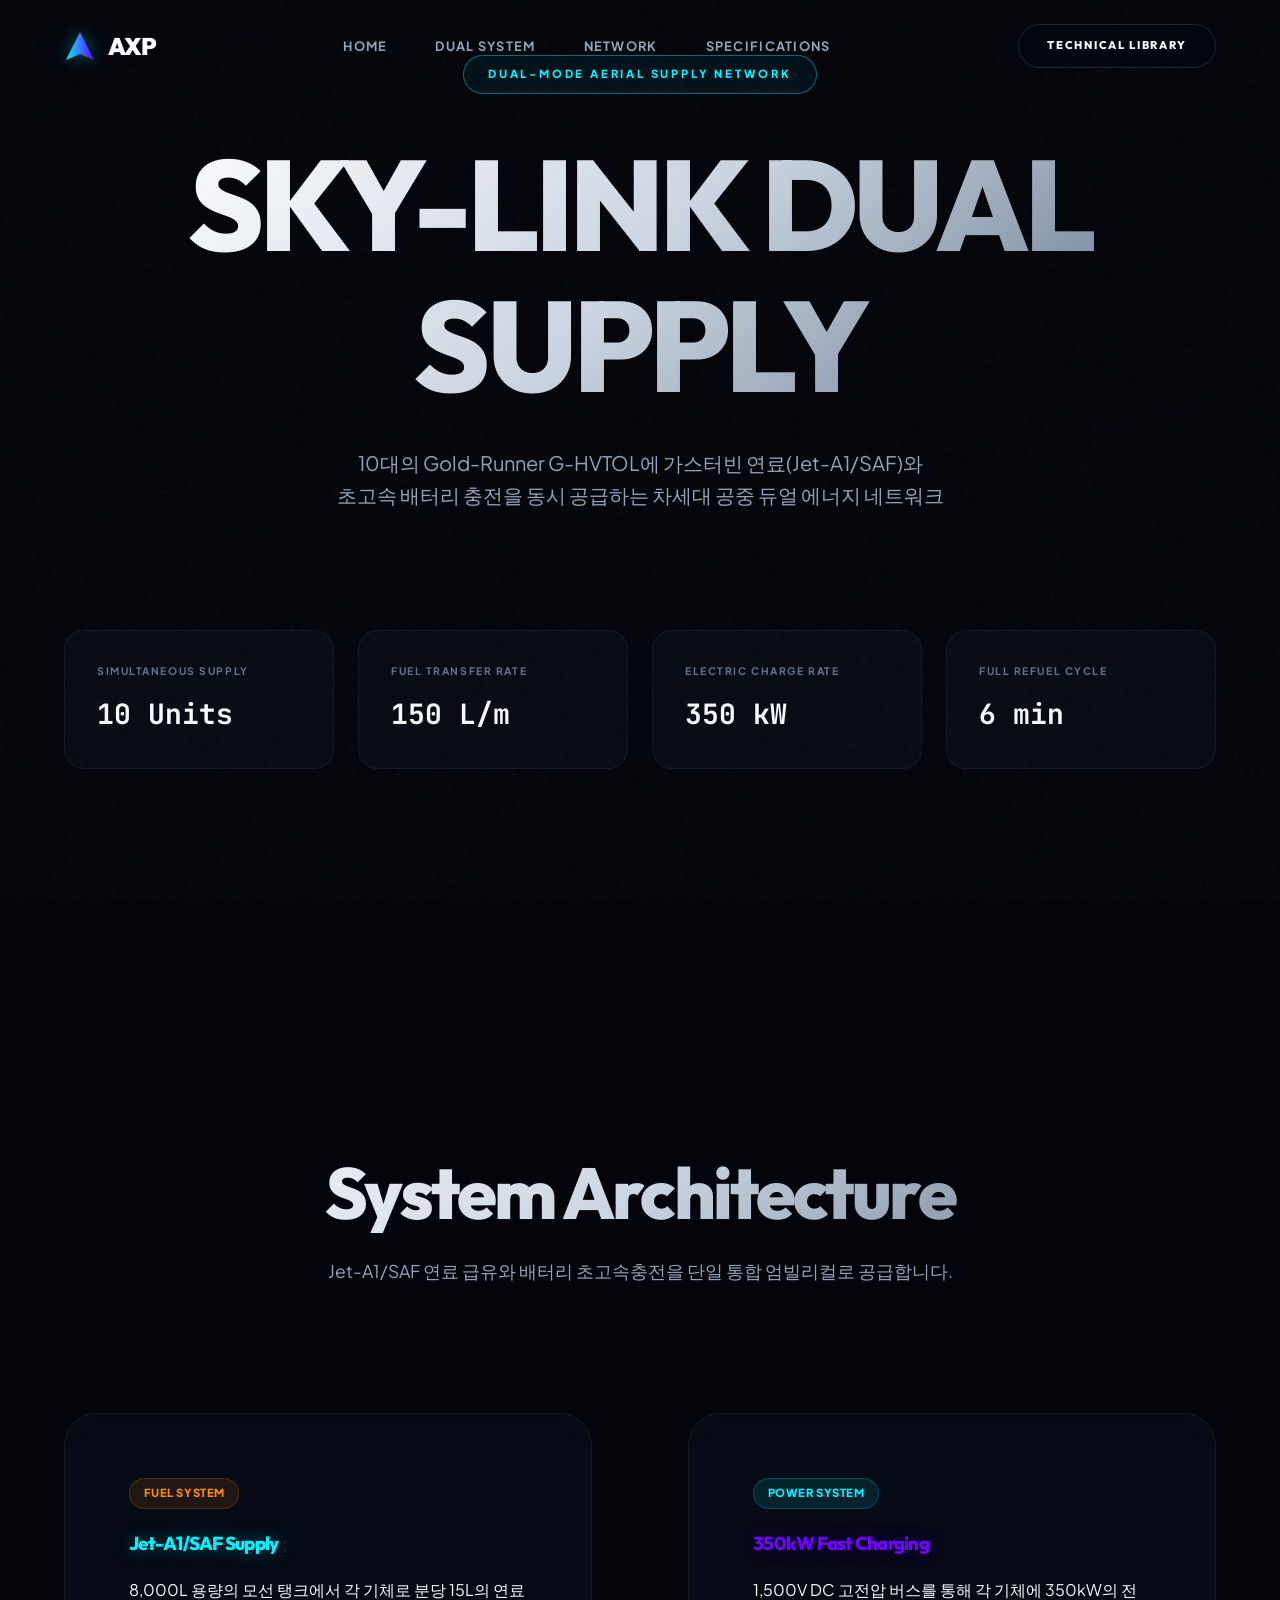
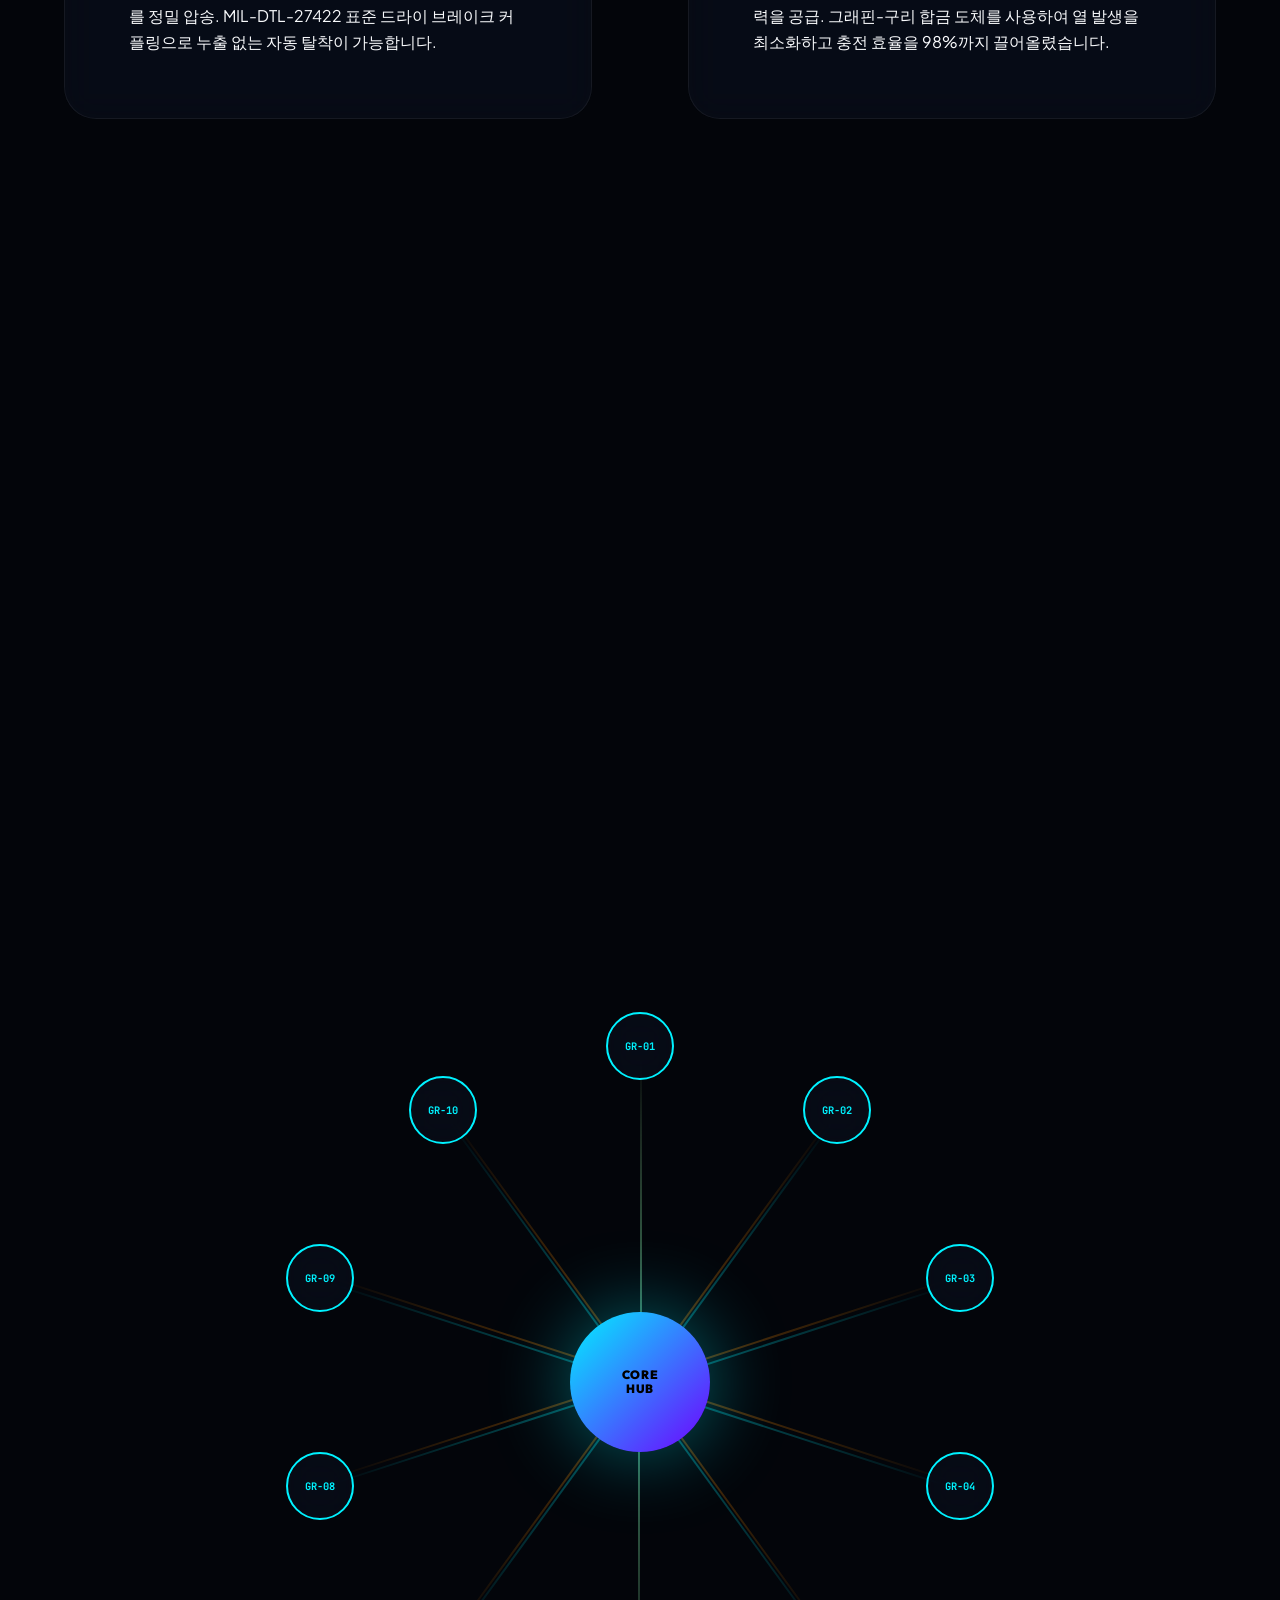
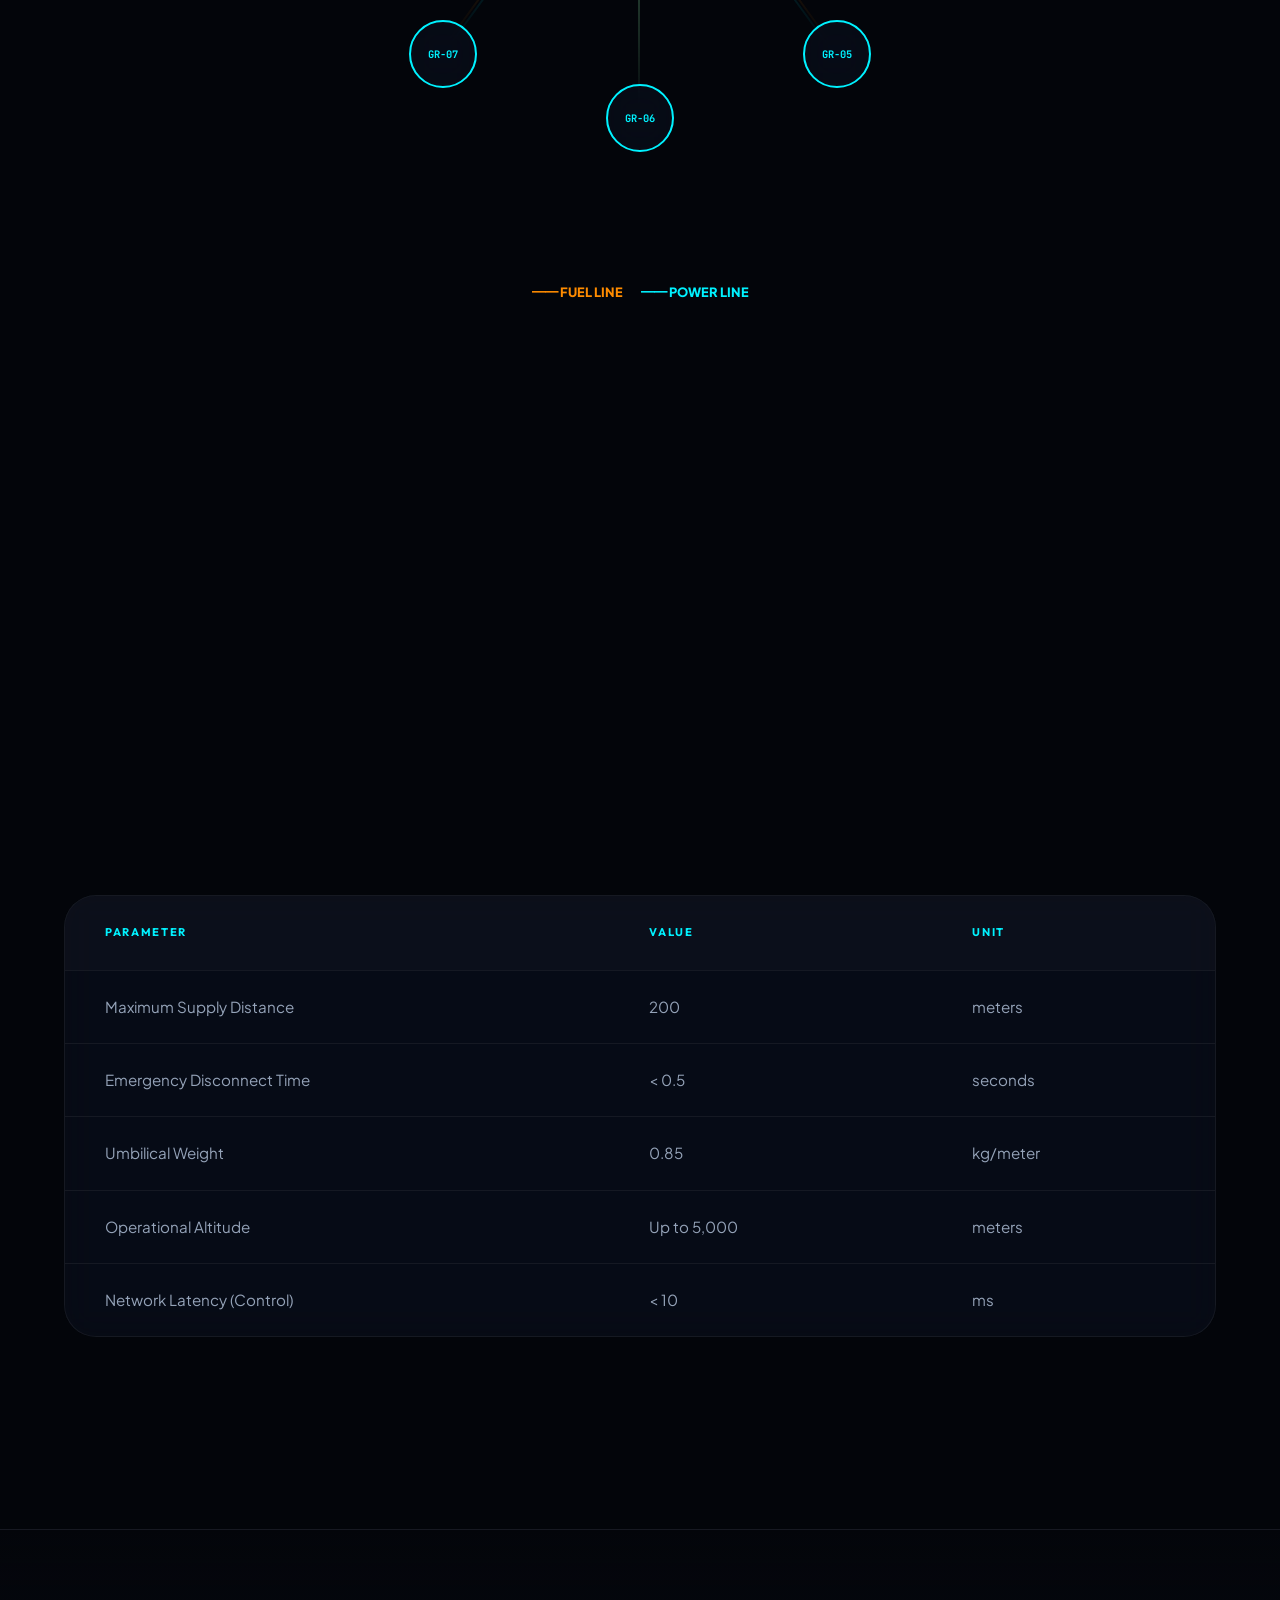
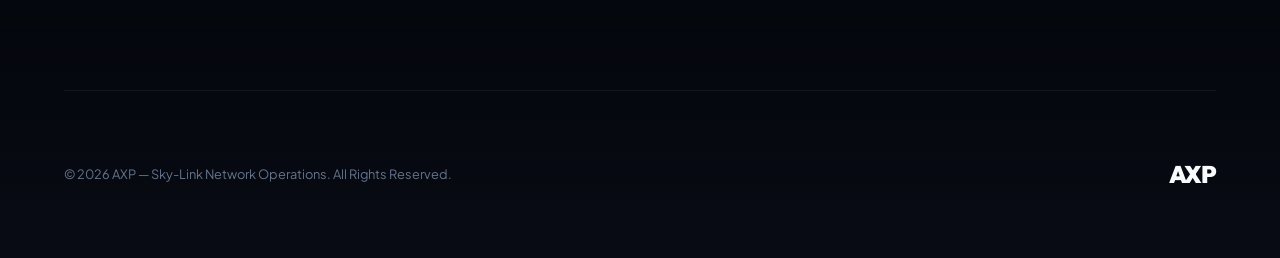
==== commit 0d849cdf: "deploy: v4.0M ultra-premium rebuild with glassmorphism and technical library" ====
--- a/aerial-charging.html
+++ b/aerial-charging.html
@@ -1,284 +1,312 @@
 <!DOCTYPE html>
 <html lang="ko">
 <head>
-<meta charset="UTF-8">
-<meta name="viewport" content="width=device-width, initial-scale=1.0">
-<title>AXP | Sky-Link Dual Refueling & Charging Network</title>
-<meta name="description" content="G-HVTOL Gold-Runner 10대 동시 공중 급유(Jet-A1/SAF) 및 초고속충전 듀얼 공급 시스템">
-<link rel="stylesheet" href="website_style.css">
-<style>
-.network-diagram{position:relative;width:100%;max-width:800px;margin:4rem auto;aspect-ratio:1;display:flex;align-items:center;justify-content:center}
-.mothership{width:130px;height:130px;border-radius:50%;background:linear-gradient(135deg,var(--primary),var(--secondary));display:flex;align-items:center;justify-content:center;font-weight:900;font-size:0.7rem;color:#000;z-index:10;box-shadow:0 0 60px var(--primary-glow);animation:pulse 2s infinite;text-align:center;line-height:1.2}
-@keyframes pulse{0%,100%{box-shadow:0 0 40px var(--primary-glow)}50%{box-shadow:0 0 80px var(--primary-glow)}}
-.drone-node{position:absolute;width:64px;height:64px;border-radius:50%;background:var(--bg-card);border:2px solid var(--primary);display:flex;align-items:center;justify-content:center;font-size:0.6rem;font-weight:700;color:var(--primary);backdrop-filter:blur(10px)}
-.tether{position:absolute;top:50%;left:50%;height:3px;background:linear-gradient(90deg,var(--primary),var(--accent),transparent);transform-origin:0 0;opacity:0.5;box-shadow:0 0 8px var(--primary-glow)}
-.cable-layer{background:var(--bg-card);border:1px solid var(--border);border-radius:20px;padding:2rem;backdrop-filter:blur(20px);transition:var(--transition)}
-.cable-layer:hover{border-color:var(--primary-glow);transform:translateY(-5px)}
-.cable-layer h4{color:var(--primary);margin-bottom:1rem;font-size:1.1rem}
-.power-flow{display:grid;grid-template-columns:repeat(6,1fr);gap:1rem;margin-top:3rem;text-align:center}
-.pf-item{padding:1.25rem 0.75rem;background:var(--bg-card);border:1px solid var(--border);border-radius:16px;position:relative}
-.pf-item::after{content:'→';position:absolute;right:-0.8rem;top:50%;transform:translateY(-50%);color:var(--primary);font-size:1.2rem;z-index:5}
-.pf-item:last-child::after{display:none}
-.pf-icon{font-size:1.8rem;margin-bottom:0.4rem}
-.pf-label{font-size:0.6rem;color:var(--text-muted);text-transform:uppercase;letter-spacing:0.08em}
-.pf-value{font-family:var(--font-mono);font-weight:700;color:var(--primary);font-size:0.95rem;margin-top:0.2rem}
-.img-showcase{width:100%;border-radius:24px;border:1px solid var(--border);margin:3rem 0;box-shadow:0 20px 60px rgba(0,0,0,0.5)}
-.dual-badge{display:inline-block;padding:0.3rem 0.8rem;border-radius:8px;font-size:0.7rem;font-weight:700;letter-spacing:0.05em}
-.badge-fuel{background:rgba(255,140,0,0.15);color:#ff8c00;border:1px solid rgba(255,140,0,0.3)}
-.badge-elec{background:rgba(0,242,255,0.1);color:var(--primary);border:1px solid rgba(0,242,255,0.3)}
-.umbilical-grid{display:grid;grid-template-columns:1fr 1fr;gap:2rem;margin-top:3rem}
-@media(max-width:768px){.power-flow{grid-template-columns:repeat(3,1fr)}.umbilical-grid{grid-template-columns:1fr}.network-diagram{max-width:350px}}
-</style>
+    <meta charset="UTF-8">
+    <meta name="viewport" content="width=device-width, initial-scale=1.0">
+    <title>AXP | Sky-Link Dual Supply Network — Aerospace Refueling</title>
+    <meta name="description" content="G-HVTOL Gold-Runner 10대 동시 공중 급유(Jet-A1/SAF) 및 초고속충전 듀얼 공급 시스템">
+    <link rel="stylesheet" href="website_style.css">
+    <style>
+        .network-diagram {
+            position: relative;
+            width: 100%;
+            max-width: 800px;
+            margin: 6rem auto;
+            aspect-ratio: 1;
+            display: flex;
+            align-items: center;
+            justify-content: center;
+        }
+        .mothership {
+            width: 140px;
+            height: 140px;
+            border-radius: 50%;
+            background: linear-gradient(135deg, var(--primary), var(--secondary));
+            display: flex;
+            align-items: center;
+            justify-content: center;
+            font-family: var(--font-header);
+            font-weight: 900;
+            font-size: 0.75rem;
+            color: #000;
+            z-index: 10;
+            box-shadow: 0 0 80px var(--primary-glow);
+            animation: pulse 3s infinite cubic-bezier(0.4, 0, 0.6, 1);
+            text-align: center;
+            line-height: 1.2;
+            letter-spacing: 0.05em;
+        }
+        @keyframes pulse {
+            0%, 100% { transform: scale(1); box-shadow: 0 0 60px var(--primary-glow); }
+            50% { transform: scale(1.05); box-shadow: 0 0 100px var(--primary-glow); }
+        }
+        .drone-node {
+            position: absolute;
+            width: 68px;
+            height: 68px;
+            border-radius: 50%;
+            background: var(--bg-card);
+            border: 2px solid var(--primary);
+            display: flex;
+            align-items: center;
+            justify-content: center;
+            font-family: var(--font-mono);
+            font-size: 0.65rem;
+            font-weight: 700;
+            color: var(--primary);
+            backdrop-filter: var(--glass);
+            z-index: 5;
+        }
+        .tether {
+            position: absolute;
+            top: 50%;
+            left: 50%;
+            height: 2px;
+            transform-origin: 0 0;
+            opacity: 0.4;
+        }
+        .power-flow {
+            display: grid;
+            grid-template-columns: repeat(6, 1fr);
+            gap: 1rem;
+            margin-top: 4rem;
+            text-align: center;
+        }
+        .pf-item {
+            padding: 1.5rem 1rem;
+            background: var(--bg-card);
+            border: 1px solid var(--border);
+            border-radius: 20px;
+            position: relative;
+            backdrop-filter: var(--glass);
+        }
+        .pf-item::after {
+            content: '→';
+            position: absolute;
+            right: -0.6rem;
+            top: 50%;
+            transform: translateY(-50%);
+            color: var(--primary);
+            font-size: 1rem;
+            opacity: 0.5;
+        }
+        .pf-item:last-child::after { display: none; }
+        .pf-icon { font-size: 2rem; margin-bottom: 0.75rem; }
+        .pf-label { font-size: 0.6rem; color: var(--text-muted); text-transform: uppercase; letter-spacing: 0.1em; }
+        .pf-value { font-family: var(--font-mono); font-weight: 700; color: var(--primary); font-size: 0.9rem; margin-top: 0.25rem; }
+        
+        .dual-badge { display: inline-block; padding: 0.35rem 0.85rem; border-radius: 100px; font-size: 0.7rem; font-weight: 800; letter-spacing: 0.05em; text-transform: uppercase; }
+        .badge-fuel { background: rgba(255, 140, 0, 0.1); color: #ff8c00; border: 1px solid rgba(255, 140, 0, 0.2); }
+        .badge-elec { background: rgba(0, 242, 255, 0.1); color: var(--primary); border: 1px solid rgba(0, 242, 255, 0.2); }
+        
+        @media(max-width:1024px) {
+            .power-flow { grid-template-columns: repeat(3, 1fr); gap: 1.5rem; }
+            .pf-item::after { display: none; }
+        }
+        @media(max-width:768px) {
+            .network-diagram { transform: scale(0.8); margin: 2rem auto; }
+            .power-flow { grid-template-columns: repeat(2, 1fr); }
+        }
+    </style>
 </head>
 <body>
-<div class="bg-grain"></div>
-<div class="bg-blobs"><div class="blob blob-1"></div><div class="blob blob-2"></div></div>
-
-<nav class="navbar">
-<a href="index.html" class="logo"><span>AXP</span></a>
-<div class="nav-links">
-<a href="index.html">Home</a>
-<a href="#system">Dual System</a>
-<a href="#umbilical">Umbilical</a>
-<a href="#network">Network</a>
-<a href="#specs">Specs</a>
-</div>
-</nav>
-
-<!-- Hero -->
-<header class="hero">
-<div class="hero-bg"><img src="hero-gold-runner.png" alt="Aerial Charging Network"></div>
-<div class="hero-content reveal">
-<div class="hero-badge">Dual-Mode Aerial Refueling & Charging System</div>
-<h1 class="text-gradient">SKY-LINK<br>DUAL SUPPLY</h1>
-<p>10대의 Gold-Runner G-HVTOL에 <strong>가스터빈 연료(Jet-A1/SAF)</strong>와 <strong>초고속 배터리 충전</strong>을<br>동시 공급하는 차세대 공중 듀얼 급유 네트워크 시스템</p>
-</div>
-<div class="dashboard-grid reveal" style="margin-top:5rem">
-<div class="stat-card"><div class="stat-label">Simultaneous Supply</div><div class="stat-value">10 Units</div></div>
-<div class="stat-card"><div class="stat-label">Fuel Transfer Rate</div><div class="stat-value">150 L/min</div></div>
-<div class="stat-card"><div class="stat-label">Electric Charge Rate</div><div class="stat-value">350 kW</div></div>
-<div class="stat-card"><div class="stat-label">Full Refuel + Charge</div><div class="stat-value">6 min</div></div>
-</div>
-</header>
-
-<!-- Dual System Architecture -->
-<section id="system" class="section">
-<div class="section-header reveal">
-<div class="hero-badge" style="color:var(--secondary);border-color:var(--secondary-glow)">Hybrid Architecture</div>
-<h2 class="section-title text-gradient">Dual-Mode Mothership</h2>
-<p class="section-subtitle">가스터빈 연료 급유(Fuel Line)와 배터리 초고속충전(Power Line)을 단일 엄빌리컬로 통합 공급</p>
-</div>
-<div class="grid-2">
-<div class="reveal">
-<img src="cnf-printing.png" alt="Mothership Platform" class="img-showcase">
-</div>
-<div class="reveal">
-<div class="roadmap-container">
-<div class="roadmap-item">
-<div class="roadmap-date">TIER 1 — MOTHERSHIP TANKER</div>
-<h3>공중 급유/발전 플랫폼</h3>
-<p class="text-dim">Jet-A1/SAF 연료 탱크 <strong>8,000L</strong> + 수소연료전지 1MW + LiS 배터리 4.5MWh 탑재. 고도 3,000m에서 체공하며 10개 듀얼 포트로 연료+전력을 동시 분배.</p>
-</div>
-<div class="roadmap-item">
-<div class="roadmap-date">TIER 2 — UMBILICAL LINE</div>
-<h3>통합 엄빌리컬 케이블</h3>
-<p class="text-dim">내부에 <span class="badge-fuel dual-badge">연료관 (ID 12mm)</span>과 <span class="badge-elec dual-badge">전력선 (1,500V/250A)</span>을 동축 구조로 통합. 단일 커넥터로 도킹 즉시 급유+충전 동시 개시.</p>
-</div>
-<div class="roadmap-item">
-<div class="roadmap-date">TIER 3 — GOLD-RUNNER 수급부</div>
-<h3>연료 수급 + 수전 인터페이스</h3>
-<p class="text-dim">기체 상부 자동 도킹 포트에서 연료는 터빈 연료계통으로, 전력은 DC-DC 컨버터를 거쳐 배터리팩으로 동시 공급. BMS/FMS 통합 관제.</p>
-</div>
-</div>
-</div>
-</div>
-
-<!-- Dual Energy Flow -->
-<h3 class="text-gradient reveal" style="text-align:center;margin-top:6rem;font-size:1.5rem">Dual Energy Flow Architecture</h3>
-<p class="reveal" style="text-align:center;color:var(--text-muted);margin-bottom:2rem;font-size:0.85rem">
-<span class="badge-fuel dual-badge">FUEL PATH</span> 연료 급유 경로 &nbsp;&nbsp;|&nbsp;&nbsp;
-<span class="badge-elec dual-badge">ELECTRIC PATH</span> 전력 공급 경로
-</p>
-<div class="power-flow reveal">
-<div class="pf-item"><div class="pf-icon">🛢️</div><div class="pf-label">Jet-A1/SAF Tank</div><div class="pf-value">8,000 L</div></div>
-<div class="pf-item"><div class="pf-icon">⛽</div><div class="pf-label">Fuel Pump</div><div class="pf-value">15 L/min ×10</div></div>
-<div class="pf-item"><div class="pf-icon">🔗</div><div class="pf-label">Umbilical ×10</div><div class="pf-value">Fuel + Power</div></div>
-<div class="pf-item"><div class="pf-icon">⚡</div><div class="pf-label">DC Bus</div><div class="pf-value">1,500V</div></div>
-<div class="pf-item"><div class="pf-icon">🔌</div><div class="pf-label">350kW ×10</div><div class="pf-value">3.5 MW</div></div>
-<div class="pf-item"><div class="pf-icon">🛩️</div><div class="pf-label">Gold-Runner</div><div class="pf-value">6 min full</div></div>
-</div>
-</section>
-
-<!-- Umbilical Cable Spec -->
-<section id="umbilical" class="section">
-<div class="section-header reveal">
-<h2 class="section-title text-gradient">Integrated Umbilical Cable</h2>
-<p class="section-subtitle">연료관 + 전력선 + 냉각 + 데이터를 단일 케이블에 통합한 항공용 엄빌리컬</p>
-</div>
-<div class="grid-2 reveal">
-<div><img src="graphene-detail.png" alt="Cable Cross Section" class="img-showcase"></div>
-<div>
-<div class="umbilical-grid" style="grid-template-columns:1fr">
-
-<div class="cable-layer">
-<h4><span class="badge-fuel dual-badge" style="margin-right:0.5rem">FUEL</span> 연료 이송관</h4>
-<p class="text-dim">내경 12mm 스테인리스 316L 튜브 + PTFE 라이닝. Jet-A1/SAF 대응, 최대 유압 10 bar, 유량 15 L/min. MIL-DTL-27422 드라이 브레이크 커플링으로 무누출 자동 분리.</p>
-</div>
-
-<div class="cable-layer">
-<h4><span class="badge-elec dual-badge" style="margin-right:0.5rem">ELEC</span> 고전류 전력선</h4>
-<p class="text-dim">그래핀-구리(Gr-Cu) 합금 도체 95mm², 1,500V DC / 250A. 전기전도도 구리 대비 130%, 중량 대비 전류밀도 2.5배. Fluorinert FC-3283 액냉으로 도체 온도 65°C 이하.</p>
-</div>
-
-<div class="cable-layer">
-<h4>🛡️ 보호 외피 + 데이터 라인</h4>
-<p class="text-dim">CNF/PEKK 편조 차폐 + 그래핀 코팅 외피. EMI 차폐 60dB, 인장강도 1,200N. 광섬유 데이터 라인(10Gbps) 내장. 총 중량 0.85 kg/m, 정전기 방지 처리.</p>
-</div>
-
-</div>
-</div>
-</div>
-
-<!-- Safety Features -->
-<h3 class="text-gradient reveal" style="text-align:center;margin-top:6rem;font-size:1.5rem;margin-bottom:3rem">Safety & Fail-Safe Systems</h3>
-<div class="grid-2 reveal">
-<div class="card-premium">
-<div class="card-icon">🛢️</div>
-<h3 style="color:#ff8c00">Fuel Safety</h3>
-<ul style="color:var(--text-dim);list-style:none;font-size:0.9rem;line-height:2">
-<li>• 드라이 브레이크 커플링 — 분리 시 연료 누출 zero</li>
-<li>• 이중 차단 밸브 + 유량 센서 실시간 감시</li>
-<li>• 연료관 불활성 가스(N₂) 퍼지 시스템</li>
-<li>• 정전기 방지 본딩 와이어 내장</li>
-<li>• OBIGGS(기내 불활성 가스 생성장치) 적용</li>
-</ul>
-</div>
-<div class="card-premium">
-<div class="card-icon">⚡</div>
-<h3 class="text-cyan">Electric Safety</h3>
-<ul style="color:var(--text-dim);list-style:none;font-size:0.9rem;line-height:2">
-<li>• 과전류 차단기(SSPC) + 아크 결함 감지(AFD)</li>
-<li>• 절연 모니터링 — 연료관/전력선 간 이격 ≥15mm</li>
-<li>• 긴급 자동 분리(Emergency Release) ≤0.5초</li>
-<li>• 온도 퓨즈 다중 배치 (75°C 트립)</li>
-<li>• 연료/전력 격벽 이중 실드 구조</li>
-</ul>
-</div>
-</div>
-</section>
-
-<!-- Network Topology -->
-<section id="network" class="section">
-<div class="section-header reveal">
-<h2 class="section-title text-gradient">Network Topology</h2>
-<p class="section-subtitle">10대 Gold-Runner 동시 급유+충전을 위한 Hub-Spoke 듀얼 분배 네트워크</p>
-</div>
-<div class="network-diagram reveal" id="networkDiagram"></div>
-</section>
-
-<!-- Specs Table -->
-<section id="specs" class="section">
-<div class="section-header reveal"><h2 class="section-title text-gradient">System Specifications</h2></div>
-<div class="spec-container reveal">
-<table class="spec-table">
-<thead><tr><th>Parameter</th><th>Mothership Tanker</th><th>Umbilical Cable</th><th>Gold-Runner 수급부</th></tr></thead>
-<tbody>
-<tr><td><span class="badge-fuel dual-badge">연료 종류</span></td><td>Jet-A1 / SAF (Bio-SPK)</td><td>—</td><td>Jet-A1 / SAF</td></tr>
-<tr><td><span class="badge-fuel dual-badge">연료 탱크 용량</span></td><td>8,000 L (자체 연료 별도)</td><td>—</td><td>80 L (기체 내 탱크)</td></tr>
-<tr><td><span class="badge-fuel dual-badge">급유 유량</span></td><td>총 150 L/min (10포트)</td><td>15 L/min / line</td><td>15 L/min (수급)</td></tr>
-<tr><td><span class="badge-fuel dual-badge">급유 압력</span></td><td>10 bar (출력)</td><td>8 bar (말단)</td><td>수용 3~8 bar</td></tr>
-<tr><td><span class="badge-fuel dual-badge">급유 시간 (80L)</span></td><td>—</td><td>—</td><td>약 5.5분</td></tr>
-<tr style="background:rgba(255,255,255,0.02)"><td colspan="4" style="text-align:center;color:var(--text-muted);font-size:0.75rem;padding:0.5rem">── Electric Charging ──</td></tr>
-<tr><td><span class="badge-elec dual-badge">전압</span></td><td>DC 1,500V (Bus)</td><td>DC 1,500V</td><td>DC 800V (변환)</td></tr>
-<tr><td><span class="badge-elec dual-badge">전류</span></td><td>총 2,500A</td><td>250A / line</td><td>250A (수전)</td></tr>
-<tr><td><span class="badge-elec dual-badge">전력</span></td><td>3.5 MW (총)</td><td>350 kW / line</td><td>350 kW (입력)</td></tr>
-<tr><td><span class="badge-elec dual-badge">충전 시간</span></td><td>—</td><td>—</td><td>8분 (0→80%)</td></tr>
-<tr style="background:rgba(255,255,255,0.02)"><td colspan="4" style="text-align:center;color:var(--text-muted);font-size:0.75rem;padding:0.5rem">── Common ──</td></tr>
-<tr><td>엄빌리컬 길이</td><td>—</td><td>50~200m (가변)</td><td>—</td></tr>
-<tr><td>엄빌리컬 중량</td><td>—</td><td>0.85 kg/m</td><td>—</td></tr>
-<tr><td>도킹 방식</td><td>자동 마그네틱 + 드라이브레이크</td><td>MIL-STD 복합 커넥터</td><td>자동 수급 포트</td></tr>
-<tr><td>통신</td><td>CAN-FD + 5G</td><td>광섬유 10Gbps</td><td>CAN-FD + BMS/FMS</td></tr>
-<tr><td>안전</td><td>N₂ 퍼지 / SSPC / 아크감지</td><td>드라이브레이크 / 온도퓨즈</td><td>과충전보호 / 연료차단밸브</td></tr>
-</tbody>
-</table>
-</div>
-
-<!-- Operational Modes -->
-<div style="margin-top:6rem">
-<h3 class="text-gradient reveal" style="text-align:center;font-size:1.5rem;margin-bottom:3rem">Operational Modes</h3>
-<div style="display:grid;grid-template-columns:repeat(3,1fr);gap:2rem" class="reveal">
-<div class="card-premium">
-<div class="card-icon">🔄</div>
-<h3 class="text-cyan">Mode A — 순환 급유</h3>
-<p class="text-dim">5대씩 교대 도킹. 6분 동시 급유+충전 → 50분 비행. 연속 순환 체계로 무제한 작전 영역 확보.</p>
-</div>
-<div class="card-premium">
-<div class="card-icon">🔗</div>
-<h3 style="color:#ff8c00">Mode B — 테더 비행</h3>
-<p class="text-dim">엄빌리컬 연결 상태 비행. 연료+전력 실시간 공급, 반경 200m 내 무제한 체공. 장기 감시 임무.</p>
-</div>
-<div class="card-premium">
-<div class="card-icon">⛽</div>
-<h3 style="color:var(--accent)">Mode C — 연료 전용</h3>
-<p class="text-dim">배터리 충분 시 가스터빈 연료만 급유. 3분 이내 급유 완료. 고속 순찰 작전에 최적화.</p>
-</div>
-</div>
-</div>
-</section>
-
-<!-- Footer -->
-<footer>
-<div class="footer-logo logo"><span>AXP</span></div>
-<div class="footer-links">
-<a href="index.html">Home</a><a href="#system">Dual System</a><a href="#umbilical">Umbilical</a><a href="#network">Network</a><a href="#specs">Specs</a>
-</div>
-<p class="copyright">&copy; 2026 AXP — Sky-Link Dual Aerial Refueling & Charging Network. All Rights Reserved.</p>
-</footer>
-
-<script src="website_script.js"></script>
-<script>
-const reveals=document.querySelectorAll('.reveal');
-const obs=new IntersectionObserver(e=>{e.forEach(en=>{if(en.isIntersecting)en.target.classList.add('active')})},{threshold:0.1});
-reveals.forEach(el=>obs.observe(el));
-window.addEventListener('scroll',()=>{const n=document.querySelector('.navbar');window.scrollY>50?n.classList.add('scrolled'):n.classList.remove('scrolled')});
-
-// Network diagram with dual lines
-(function(){
-const c=document.getElementById('networkDiagram');
-if(!c)return;
-const ms=document.createElement('div');
-ms.className='mothership';ms.innerHTML='MOTHER<br>SHIP';
-c.appendChild(ms);
-for(let i=0;i<10;i++){
-const angle=(i*36-90)*Math.PI/180;
-const r=42;
-const x=50+r*Math.cos(angle);
-const y=50+r*Math.sin(angle);
-// Fuel tether (orange)
-const tf=document.createElement('div');
-tf.className='tether';tf.style.background='linear-gradient(90deg,#ff8c00,transparent)';
-tf.style.boxShadow='0 0 6px rgba(255,140,0,0.4)';tf.style.top='calc(50% - 2px)';
-const dx=x-50,dy=y-50,len=Math.sqrt(dx*dx+dy*dy),deg=Math.atan2(dy,dx)*180/Math.PI;
-tf.style.width=len+'%';tf.style.transform=`rotate(${deg}deg)`;
-c.appendChild(tf);
-// Power tether (cyan)
-const tp=document.createElement('div');
-tp.className='tether';tp.style.top='calc(50% + 2px)';
-tp.style.width=len+'%';tp.style.transform=`rotate(${deg}deg)`;
-c.appendChild(tp);
-// Drone node
-const d=document.createElement('div');
-d.className='drone-node';
-d.textContent='GR-'+(i+1).toString().padStart(2,'0');
-d.style.left=`calc(${x}% - 32px)`;d.style.top=`calc(${y}% - 32px)`;
-c.appendChild(d);
-}
-// Legend
-const leg=document.createElement('div');
-leg.style.cssText='text-align:center;margin-top:1rem;font-size:0.75rem;color:var(--text-muted)';
-leg.innerHTML='<span style="color:#ff8c00">━━</span> Fuel Line &nbsp;&nbsp; <span style="color:var(--primary)">━━</span> Power Line';
-c.parentElement.appendChild(leg);
-})();
-</script>
+    <div class="scroll-progress" id="scroll-progress"></div>
+    <div class="bg-grain"></div>
+    <div class="bg-grid"></div>
+    <div class="bg-blobs">
+        <div class="blob blob-1"></div>
+        <div class="blob blob-2"></div>
+    </div>
+
+    <nav class="navbar">
+        <a href="index.html" class="logo">
+            <svg width="32" height="32" viewBox="0 0 32 32" fill="none" xmlns="http://www.w3.org/2000/svg">
+                <path d="M16 2L2 30L16 24L30 30L16 2Z" fill="url(#logo-grad)" />
+                <defs>
+                    <linearGradient id="logo-grad" x1="2" y1="16" x2="30" y2="16" gradientUnits="userSpaceOnUse">
+                        <stop stop-color="#00f2ff" />
+                        <stop offset="1" stop-color="#7000ff" />
+                    </linearGradient>
+                </defs>
+            </svg>
+            <span>AXP</span>
+        </a>
+        <div class="nav-links">
+            <a href="index.html">Home</a>
+            <a href="#system">Dual System</a>
+            <a href="#network">Network</a>
+            <a href="#specs">Specifications</a>
+        </div>
+        <div class="nav-actions">
+            <a href="index.html#resources" class="btn btn-outline btn-sm hide-mobile">Technical Library</a>
+            <button class="mobile-menu-toggle" id="menu-toggle" aria-label="Toggle Menu">
+                <span></span>
+                <span></span>
+                <span></span>
+            </button>
+        </div>
+    </nav>
+
+    <div class="mobile-menu" id="mobile-menu">
+        <div class="mobile-menu-links">
+            <a href="index.html">Home</a>
+            <a href="#system">Dual System</a>
+            <a href="#network">Network</a>
+            <a href="#specs">Specifications</a>
+            <a href="index.html#resources" class="btn btn-primary" style="margin-top: 2rem; width: 100%;">Technical Library</a>
+        </div>
+    </div>
+
+    <header class="hero" style="height: 70vh;">
+        <div class="hero-content reveal">
+            <div class="hero-badge">Dual-Mode Aerial Supply Network</div>
+            <h1 class="text-gradient">SKY-LINK DUAL SUPPLY</h1>
+            <p>10대의 Gold-Runner G-HVTOL에 가스터빈 연료(Jet-A1/SAF)와<br>초고속 배터리 충전을 동시 공급하는 차세대 공중 듀얼 에너지 네트워크</p>
+        </div>
+    </header>
+
+    <!-- Stats Dashboard -->
+    <div class="section" style="padding-top: 0;">
+        <div class="dashboard-grid reveal">
+            <div class="stat-card">
+                <div class="stat-label">Simultaneous Supply</div>
+                <div class="stat-value">10 Units</div>
+            </div>
+            <div class="stat-card">
+                <div class="stat-label">Fuel Transfer Rate</div>
+                <div class="stat-value">150 L/m</div>
+            </div>
+            <div class="stat-card">
+                <div class="stat-label">Electric Charge Rate</div>
+                <div class="stat-value">350 kW</div>
+            </div>
+            <div class="stat-card">
+                <div class="stat-label">Full Refuel Cycle</div>
+                <div class="stat-value">6 min</div>
+            </div>
+        </div>
+    </div>
+
+    <section id="system" class="section">
+        <div class="section-header reveal">
+            <h2 class="section-title text-gradient">System Architecture</h2>
+            <p class="section-subtitle">Jet-A1/SAF 연료 급유와 배터리 초고속충전을 단일 통합 엄빌리컬로 공급합니다.</p>
+        </div>
+
+        <div class="grid-2">
+            <div class="reveal">
+                <div class="card-premium">
+                    <span class="badge-fuel dual-badge" style="margin-bottom: 1.5rem;">Fuel System</span>
+                    <h3 class="text-cyan" style="margin-bottom: 1.5rem;">Jet-A1/SAF Supply</h3>
+                    <p class="text-dim">8,000L 용량의 모선 탱크에서 각 기체로 분당 15L의 연료를 정밀 압송. MIL-DTL-27422 표준 드라이 브레이크 커플링으로 누출 없는 자동 탈착이 가능합니다.</p>
+                </div>
+            </div>
+            <div class="reveal">
+                <div class="card-premium">
+                    <span class="badge-elec dual-badge" style="margin-bottom: 1.5rem;">Power System</span>
+                    <h3 class="text-purple" style="margin-bottom: 1.5rem;">350kW Fast Charging</h3>
+                    <p class="text-dim">1,500V DC 고전압 버스를 통해 각 기체에 350kW의 전력을 공급. 그래핀-구리 합금 도체를 사용하여 열 발생을 최소화하고 충전 효율을 98%까지 끌어올렸습니다.</p>
+                </div>
+            </div>
+        </div>
+
+        <div class="power-flow reveal">
+            <div class="pf-item"><div class="pf-icon">🛢️</div><div class="pf-label">Storage Tank</div><div class="pf-value">8,000 L</div></div>
+            <div class="pf-item"><div class="pf-icon">⛽</div><div class="pf-label">Smart Pump</div><div class="pf-value">150 L/m</div></div>
+            <div class="pf-item"><div class="pf-icon">🔗</div><div class="pf-label">Umbilical</div><div class="pf-value">10 Ports</div></div>
+            <div class="pf-item"><div class="pf-icon">⚡</div><div class="pf-label">High Voltage</div><div class="pf-value">1,500V DC</div></div>
+            <div class="pf-item"><div class="pf-icon">🔌</div><div class="pf-label">Charging</div><div class="pf-value">350 kW</div></div>
+            <div class="pf-item"><div class="pf-icon">🛩️</div><div class="pf-label">Completion</div><div class="pf-value">6 min</div></div>
+        </div>
+    </section>
+
+    <section id="network" class="section">
+        <div class="section-header reveal">
+            <h2 class="section-title text-gradient">Network Topology</h2>
+            <p class="section-subtitle">10대 동시 운영을 위한 Hub-Spoke 기반 듀얼 분배 네트워크 시뮬레이션</p>
+        </div>
+        <div class="network-diagram reveal" id="networkDiagram"></div>
+        <div style="text-align: center; margin-top: 2rem;" class="reveal">
+            <span style="color:#ff8c00; font-size: 0.8rem; font-weight: 800;">━━ FUEL LINE</span> &nbsp;&nbsp;&nbsp;&nbsp; 
+            <span style="color:var(--primary); font-size: 0.8rem; font-weight: 800;">━━ POWER LINE</span>
+        </div>
+    </section>
+
+    <section id="specs" class="section">
+        <div class="section-header reveal">
+            <h2 class="section-title text-gradient">Technical Specs</h2>
+        </div>
+        <div class="spec-container reveal">
+            <table class="spec-table">
+                <thead>
+                    <tr><th>Parameter</th><th>Value</th><th>Unit</th></tr>
+                </thead>
+                <tbody>
+                    <tr><td>Maximum Supply Distance</td><td>200</td><td>meters</td></tr>
+                    <tr><td>Emergency Disconnect Time</td><td>&lt; 0.5</td><td>seconds</td></tr>
+                    <tr><td>Umbilical Weight</td><td>0.85</td><td>kg/meter</td></tr>
+                    <tr><td>Operational Altitude</td><td>Up to 5,000</td><td>meters</td></tr>
+                    <tr><td>Network Latency (Control)</td><td>&lt; 10</td><td>ms</td></tr>
+                </tbody>
+            </table>
+        </div>
+    </section>
+
+    <footer>
+        <div class="footer-bottom">
+            <p>&copy; 2026 AXP — Sky-Link Network Operations. All Rights Reserved.</p>
+            <a href="index.html" class="logo"><span>AXP</span></a>
+        </div>
+    </footer>
+
+    <script src="website_script.js"></script>
+    <script>
+        (function() {
+            const container = document.getElementById('networkDiagram');
+            if (!container) return;
+            
+            const mothership = document.createElement('div');
+            mothership.className = 'mothership';
+            mothership.innerHTML = 'CORE<br>HUB';
+            container.appendChild(mothership);
+
+            for (let i = 0; i < 10; i++) {
+                const angle = (i * 36 - 90) * Math.PI / 180;
+                const r = 42;
+                const x = 50 + r * Math.cos(angle);
+                const y = 50 + r * Math.sin(angle);
+
+                const dx = x - 50, dy = y - 50;
+                const len = Math.sqrt(dx * dx + dy * dy);
+                const deg = Math.atan2(dy, dx) * 180 / Math.PI;
+
+                // Fuel line
+                const tf = document.createElement('div');
+                tf.className = 'tether';
+                tf.style.background = 'linear-gradient(90deg, #ff8c00, transparent)';
+                tf.style.top = 'calc(50% - 3px)';
+                tf.style.width = len + '%';
+                tf.style.transform = `rotate(${deg}deg)`;
+                container.appendChild(tf);
+
+                // Power line
+                const tp = document.createElement('div');
+                tp.className = 'tether';
+                tp.style.background = 'linear-gradient(90deg, var(--primary), transparent)';
+                tp.style.top = 'calc(50% + 3px)';
+                tp.style.width = len + '%';
+                tp.style.transform = `rotate(${deg}deg)`;
+                container.appendChild(tp);
+
+                // Drone node
+                const d = document.createElement('div');
+                d.className = 'drone-node';
+                d.textContent = 'GR-' + (i + 1).toString().padStart(2, '0');
+                d.style.left = `calc(${x}% - 34px)`;
+                d.style.top = `calc(${y}% - 34px)`;
+                container.appendChild(d);
+            }
+        })();
+    </script>
 </body>
 </html>
--- a/website_style.css
+++ b/website_style.css
@@ -1,32 +1,34 @@
-@import url('https://fonts.googleapis.com/css2?family=Inter:wght@300;400;500;600;700&family=Outfit:wght@300;400;500;600;700;800;900&family=JetBrains+Mono:wght@400;500&display=swap');
+@import url('https://fonts.googleapis.com/css2?family=Plus+Jakarta+Sans:wght@300;400;500;600;700;800&family=Outfit:wght@300;400;500;600;700;800;900&family=JetBrains+Mono:wght@400;500&display=swap');
 
 :root {
-    /* Color Palette - Deep Aerospace Theme */
-    --bg-dark: #020408;
-    --bg-surface: #0a0c12;
-    --bg-card: rgba(16, 20, 30, 0.6);
+    /* Color Palette - Ultra Modern Aerospace */
+    --bg-dark: #03050a;
+    --bg-surface: #080b14;
+    --bg-card: rgba(15, 20, 35, 0.4);
     
     --primary: #00f2ff;       /* Cyber Cyan */
     --primary-glow: rgba(0, 242, 255, 0.4);
     --secondary: #7000ff;     /* Plasma Purple */
-    --secondary-glow: rgba(112, 0, 255, 0.4);
+    --secondary-glow: rgba(112, 0, 255, 0.3);
     --accent: #ff00d4;        /* Hyper Pink */
+    --accent-glow: rgba(255, 0, 212, 0.3);
     
-    --text-main: #f0f2f5;
+    --text-main: #f8fafc;
     --text-dim: #94a3b8;
     --text-muted: #64748b;
     
-    --border: rgba(255, 255, 255, 0.08);
-    --border-highlight: rgba(0, 242, 255, 0.2);
+    --border: rgba(255, 255, 255, 0.06);
+    --border-bright: rgba(255, 255, 255, 0.12);
     
     --font-header: 'Outfit', sans-serif;
-    --font-body: 'Inter', sans-serif;
+    --font-body: 'Plus Jakarta Sans', sans-serif;
     --font-mono: 'JetBrains Mono', monospace;
     
-    --shadow-premium: 0 20px 40px rgba(0, 0, 0, 0.4);
-    --glass: blur(20px) saturate(180%);
+    --glass: blur(16px) saturate(180%);
+    --shadow-premium: 0 25px 50px -12px rgba(0, 0, 0, 0.5);
     
-    --transition: all 0.5s cubic-bezier(0.16, 1, 0.3, 1);
+    --transition: all 0.6s cubic-bezier(0.22, 1, 0.36, 1);
+    --transition-fast: all 0.3s cubic-bezier(0.22, 1, 0.36, 1);
 }
 
 /* Base Setup */
@@ -34,11 +36,13 @@
     margin: 0;
     padding: 0;
     box-sizing: border-box;
+    cursor: default;
 }
 
 html {
     scroll-behavior: smooth;
     font-size: 16px;
+    background-color: var(--bg-dark);
 }
 
 body {
@@ -50,125 +54,190 @@
     -webkit-font-smoothing: antialiased;
 }
 
-/* Background Effects */
+button, a {
+    cursor: pointer;
+}
+
+/* Scrollbar */
+::-webkit-scrollbar {
+    width: 8px;
+}
+::-webkit-scrollbar-track {
+    background: var(--bg-dark);
+}
+::-webkit-scrollbar-thumb {
+    background: var(--border-bright);
+    border-radius: 10px;
+}
+::-webkit-scrollbar-thumb:hover {
+    background: var(--primary);
+}
+
+/* Background Elements */
 .bg-grain {
     position: fixed;
     inset: 0;
-    z-index: 9999;
+    z-index: 999;
     pointer-events: none;
-    opacity: 0.02;
+    opacity: 0.03;
     background-image: url("data:image/svg+xml,%3Csvg viewBox='0 0 256 256' xmlns='http://www.w3.org/2000/svg'%3E%3Cfilter id='n'%3E%3CfeTurbulence type='fractalNoise' baseFrequency='0.65' numOctaves='3' stitchTiles='stitch'/%3E%3C/filter%3E%3Crect width='100%25' height='100%25' filter='url(%23n)'/%3E%3C/svg%3E");
+}
+
+.bg-grid {
+    position: fixed;
+    inset: 0;
+    z-index: -1;
+    background-image: linear-gradient(var(--border) 1px, transparent 1px), linear-gradient(90deg, var(--border) 1px, transparent 1px);
+    background-size: 60px 60px;
+    mask-image: radial-gradient(circle at center, black, transparent 80%);
+    opacity: 0.2;
 }
 
 .bg-blobs {
     position: fixed;
     inset: 0;
-    z-index: -1;
+    z-index: -2;
     overflow: hidden;
 }
 
 .blob {
     position: absolute;
-    width: 600px;
-    height: 600px;
-    background: radial-gradient(circle, var(--secondary-glow) 0%, transparent 70%);
+    width: 800px;
+    height: 800px;
     border-radius: 50%;
-    filter: blur(100px);
-    opacity: 0.5;
-    animation: move 20s infinite alternate;
-}
-
-.blob-1 { top: -10%; left: -10%; background: radial-gradient(circle, var(--primary-glow) 0%, transparent 70%); }
-.blob-2 { bottom: -10%; right: -10%; animation-delay: -5s; }
-
-@keyframes move {
-    0% { transform: translate(0, 0) scale(1); }
-    100% { transform: translate(100px, 50px) scale(1.1); }
+    filter: blur(120px);
+    opacity: 0.4;
+    transition: transform 1s ease-out;
+}
+
+.blob-1 { top: -20%; left: -10%; background: radial-gradient(circle, var(--primary-glow), transparent); }
+.blob-2 { bottom: -20%; right: -10%; background: radial-gradient(circle, var(--secondary-glow), transparent); }
+.blob-3 { top: 40%; left: 50%; width: 600px; height: 600px; background: radial-gradient(circle, var(--accent-glow), transparent); opacity: 0.2; }
+
+/* Scroll Progress */
+.scroll-progress {
+    position: fixed;
+    top: 0;
+    left: 0;
+    width: 0%;
+    height: 3px;
+    background: linear-gradient(to right, var(--primary), var(--secondary), var(--accent));
+    z-index: 2000;
+    transition: width 0.1s linear;
 }
 
 /* Typography */
 h1, h2, h3, h4 {
     font-family: var(--font-header);
     font-weight: 800;
-    letter-spacing: -0.03em;
+    letter-spacing: -0.04em;
     line-height: 1.1;
 }
 
 .text-gradient {
-    background: linear-gradient(135deg, #fff 0%, #cbd5e1 100%);
+    background: linear-gradient(135deg, #fff 0%, #cbd5e1 50%, #64748b 100%);
     -webkit-background-clip: text;
     -webkit-text-fill-color: transparent;
 }
 
-.text-cyan { color: var(--primary); }
-.text-purple { color: var(--secondary); }
+.text-cyan { color: var(--primary); text-shadow: 0 0 20px var(--primary-glow); }
+.text-purple { color: var(--secondary); text-shadow: 0 0 20px var(--secondary-glow); }
+.text-pink { color: var(--accent); text-shadow: 0 0 20px var(--accent-glow); }
 
 /* Navigation */
 .navbar {
     position: fixed;
     top: 0;
     width: 100%;
-    padding: 1.5rem 3rem;
+    padding: 1.5rem 4rem;
     display: flex;
     justify-content: space-between;
     align-items: center;
-    background: rgba(2, 4, 8, 0.7);
+    z-index: 1000;
+    transition: var(--transition);
+}
+
+.navbar.scrolled {
+    padding: 1rem 4rem;
+    background: rgba(3, 5, 10, 0.8);
     backdrop-filter: var(--glass);
     border-bottom: 1px solid var(--border);
-    z-index: 1000;
-    transition: var(--transition);
-}
-
-.navbar.scrolled {
-    padding: 1rem 3rem;
-    background: rgba(2, 4, 8, 0.9);
 }
 
 .logo {
     font-family: var(--font-header);
-    font-size: 1.75rem;
+    font-size: 1.5rem;
     font-weight: 900;
     letter-spacing: -0.05em;
     display: flex;
     align-items: center;
-    gap: 0.5rem;
-}
-
-.logo span {
-    background: linear-gradient(135deg, var(--primary), var(--secondary));
-    -webkit-background-clip: text;
-    -webkit-text-fill-color: transparent;
+    gap: 0.75rem;
+    text-decoration: none;
+    color: var(--text-main);
+}
+
+.logo svg {
+    filter: drop-shadow(0 0 8px var(--primary-glow));
 }
 
 .nav-links {
     display: flex;
-    gap: 2.5rem;
+    gap: 3rem;
 }
 
 .nav-links a {
     color: var(--text-dim);
     text-decoration: none;
-    font-size: 0.85rem;
-    font-weight: 600;
-    letter-spacing: 0.05em;
-    text-transform: uppercase;
-    transition: var(--transition);
+    font-size: 0.8rem;
+    font-weight: 700;
+    letter-spacing: 0.1em;
+    text-transform: uppercase;
+    transition: var(--transition-fast);
     position: relative;
 }
 
 .nav-links a::after {
     content: '';
     position: absolute;
-    bottom: -4px;
-    left: 0;
+    bottom: -6px;
+    left: 50%;
     width: 0;
     height: 2px;
     background: var(--primary);
-    transition: var(--transition);
-}
-
-.nav-links a:hover { color: var(--primary); }
+    transition: var(--transition-fast);
+    transform: translateX(-50%);
+}
+
+.nav-links a:hover { color: var(--text-main); }
 .nav-links a:hover::after { width: 100%; }
+
+.nav-actions {
+    display: flex;
+    align-items: center;
+    gap: 1.5rem;
+}
+
+.mobile-menu-toggle {
+    display: none;
+    flex-direction: column;
+    gap: 6px;
+    background: none;
+    border: none;
+    padding: 5px;
+    z-index: 1100;
+}
+
+.mobile-menu-toggle span {
+    display: block;
+    width: 24px;
+    height: 2px;
+    background: var(--text-main);
+    transition: var(--transition-fast);
+}
+
+.mobile-menu-toggle.active span:nth-child(1) { transform: translateY(8px) rotate(45deg); }
+.mobile-menu-toggle.active span:nth-child(2) { opacity: 0; }
+.mobile-menu-toggle.active span:nth-child(3) { transform: translateY(-8px) rotate(-45deg); }
 
 /* Hero Section */
 .hero {
@@ -183,69 +252,63 @@
     overflow: hidden;
 }
 
-.hero-bg {
-    position: absolute;
-    inset: 0;
-    z-index: -1;
-}
-
-.hero-bg img {
-    width: 100%;
-    height: 100%;
-    object-fit: cover;
-    opacity: 0.3;
-}
-
-.hero-bg::after {
-    content: '';
-    position: absolute;
-    inset: 0;
-    background: radial-gradient(circle at center, transparent 0%, var(--bg-dark) 80%);
+.hero-content {
+    max-width: 1000px;
+    z-index: 10;
 }
 
 .hero-badge {
-    padding: 0.5rem 1.25rem;
-    background: rgba(255, 255, 255, 0.05);
-    border: 1px solid var(--border-highlight);
+    display: inline-block;
+    padding: 0.6rem 1.5rem;
+    background: rgba(0, 242, 255, 0.05);
+    border: 1px solid var(--primary-glow);
     border-radius: 100px;
-    font-size: 0.75rem;
-    font-weight: 700;
-    letter-spacing: 0.2em;
+    font-size: 0.7rem;
+    font-weight: 800;
+    letter-spacing: 0.25em;
     text-transform: uppercase;
     color: var(--primary);
+    margin-bottom: 2.5rem;
+    backdrop-filter: var(--glass);
+    animation: fadeInUp 1s ease-out;
+}
+
+.hero h1 {
+    font-size: clamp(3.5rem, 12vw, 8rem);
     margin-bottom: 2rem;
-    backdrop-filter: var(--glass);
-}
-
-.hero h1 {
-    font-size: clamp(3rem, 10vw, 6rem);
-    margin-bottom: 1.5rem;
-    text-transform: uppercase;
+    text-transform: uppercase;
+    animation: fadeInUp 1s ease-out 0.2s both;
 }
 
 .hero p {
     font-size: 1.25rem;
     color: var(--text-dim);
-    max-width: 800px;
-    margin-bottom: 3rem;
-    font-weight: 300;
-}
-
-/* Dashboard / Stats */
+    max-width: 700px;
+    margin: 0 auto 4rem;
+    font-weight: 400;
+    animation: fadeInUp 1s ease-out 0.4s both;
+}
+
+@keyframes fadeInUp {
+    from { opacity: 0; transform: translateY(30px); }
+    to { opacity: 1; transform: translateY(0); }
+}
+
+/* Dashboard Stats */
 .dashboard-grid {
     display: grid;
     grid-template-columns: repeat(4, 1fr);
     gap: 1.5rem;
     width: 100%;
     max-width: 1200px;
-    margin-top: 4rem;
+    animation: fadeInUp 1s ease-out 0.6s both;
 }
 
 .stat-card {
     background: var(--bg-card);
     border: 1px solid var(--border);
-    padding: 1.5rem;
-    border-radius: 16px;
+    padding: 2rem;
+    border-radius: 20px;
     backdrop-filter: var(--glass);
     text-align: left;
     transition: var(--transition);
@@ -253,45 +316,48 @@
 
 .stat-card:hover {
     border-color: var(--primary-glow);
-    transform: translateY(-5px);
+    background: rgba(0, 242, 255, 0.05);
+    transform: translateY(-8px) scale(1.02);
 }
 
 .stat-label {
-    font-size: 0.7rem;
+    font-size: 0.65rem;
     color: var(--text-muted);
     text-transform: uppercase;
-    letter-spacing: 0.1em;
-    margin-bottom: 0.5rem;
+    letter-spacing: 0.15em;
+    margin-bottom: 0.75rem;
+    font-weight: 700;
 }
 
 .stat-value {
     font-family: var(--font-mono);
-    font-size: 1.5rem;
+    font-size: 1.75rem;
     font-weight: 700;
-    color: var(--primary);
-}
-
-/* Sections */
+    color: var(--text-main);
+}
+
+/* Section Common */
 .section {
-    padding: 10rem 2rem;
+    padding: 12rem 4rem;
     max-width: 1400px;
     margin: 0 auto;
+    position: relative;
 }
 
 .section-header {
     text-align: center;
-    margin-bottom: 6rem;
+    margin-bottom: 8rem;
 }
 
 .section-title {
-    font-size: clamp(2rem, 5vw, 3.5rem);
-    margin-bottom: 1rem;
+    font-size: clamp(2.5rem, 6vw, 4.5rem);
+    margin-bottom: 1.5rem;
 }
 
 .section-subtitle {
     color: var(--text-dim);
     font-size: 1.1rem;
-    max-width: 600px;
+    max-width: 650px;
     margin: 0 auto;
 }
 
@@ -299,55 +365,92 @@
 .grid-2 {
     display: grid;
     grid-template-columns: 1fr 1fr;
-    gap: 5rem;
-    align-items: center;
-}
-
-/* Cards & Components */
+    gap: 6rem;
+    align-items: center;
+}
+
+.grid-3 {
+    display: grid;
+    grid-template-columns: repeat(3, 1fr);
+    gap: 2.5rem;
+}
+
+/* Premium Card */
 .card-premium {
     background: var(--bg-card);
     border: 1px solid var(--border);
-    padding: 3rem;
-    border-radius: 24px;
+    padding: 4rem;
+    border-radius: 32px;
     backdrop-filter: var(--glass);
     transition: var(--transition);
     position: relative;
     overflow: hidden;
-}
-
-.card-premium::before {
+    height: 100%;
+}
+
+.card-premium::after {
     content: '';
     position: absolute;
-    top: 0;
-    left: 0;
-    width: 100%;
-    height: 100%;
-    background: linear-gradient(135deg, var(--primary-glow), transparent);
+    inset: 0;
+    background: radial-gradient(circle at var(--mouse-x, 50%) var(--mouse-y, 50%), rgba(255, 255, 255, 0.05), transparent 80%);
     opacity: 0;
-    transition: var(--transition);
+    transition: opacity 0.3s;
 }
 
 .card-premium:hover {
     border-color: var(--primary-glow);
-    transform: translateY(-10px);
+    transform: translateY(-12px);
+    box-shadow: 0 40px 80px -20px rgba(0, 0, 0, 0.6);
+    background: rgba(15, 20, 35, 0.6);
+}
+
+.card-premium:hover::after { opacity: 1; }
+
+.card-icon {
+    width: 64px;
+    height: 64px;
+    background: rgba(255, 255, 255, 0.03);
+    border: 1px solid var(--border-bright);
+    border-radius: 16px;
+    display: flex;
+    align-items: center;
+    justify-content: center;
+    font-size: 2rem;
+    margin-bottom: 2.5rem;
+    transition: var(--transition-fast);
+}
+
+.card-premium:hover .card-icon {
+    border-color: var(--primary);
+    transform: scale(1.1) rotate(5deg);
+}
+
+/* Feature Image */
+.feature-img-wrapper {
+    position: relative;
+    border-radius: 32px;
+    overflow: hidden;
+    border: 1px solid var(--border-bright);
     box-shadow: var(--shadow-premium);
 }
 
-.card-premium:hover::before { opacity: 0.05; }
-
-.card-icon {
-    font-size: 2.5rem;
-    margin-bottom: 2rem;
-    display: inline-block;
-}
-
-/* Spec Table */
+.feature-img {
+    width: 100%;
+    height: auto;
+    display: block;
+    transition: transform 1s ease;
+}
+
+.feature-img-wrapper:hover .feature-img {
+    transform: scale(1.05);
+}
+
+/* Table Design */
 .spec-container {
-    width: 100%;
-    overflow-x: auto;
-    border-radius: 24px;
+    background: var(--bg-card);
     border: 1px solid var(--border);
-    background: var(--bg-card);
+    border-radius: 32px;
+    overflow: hidden;
     backdrop-filter: var(--glass);
 }
 
@@ -356,162 +459,240 @@
     border-collapse: collapse;
 }
 
-.spec-table th, .spec-table td {
-    padding: 1.5rem 2rem;
+.spec-table th {
+    padding: 1.75rem 2.5rem;
     text-align: left;
-    border-bottom: 1px solid var(--border);
-}
-
-.spec-table th {
     font-family: var(--font-header);
     text-transform: uppercase;
-    font-size: 0.75rem;
-    letter-spacing: 0.1em;
+    font-size: 0.7rem;
+    letter-spacing: 0.15em;
     color: var(--primary);
     background: rgba(255, 255, 255, 0.02);
-}
-
-.spec-table td { font-size: 0.95rem; }
+    border-bottom: 1px solid var(--border);
+}
+
+.spec-table td {
+    padding: 1.5rem 2.5rem;
+    border-bottom: 1px solid var(--border);
+    font-size: 0.95rem;
+    color: var(--text-dim);
+    transition: var(--transition-fast);
+}
+
+.spec-table tr:hover td {
+    background: rgba(0, 242, 255, 0.03);
+    color: var(--text-main);
+}
+
 .spec-table tr:last-child td { border-bottom: none; }
-.spec-table tr:hover { background: rgba(0, 242, 255, 0.02); }
+
+/* Roadmap */
+.roadmap-grid {
+    display: grid;
+    grid-template-columns: repeat(3, 1fr);
+    gap: 3rem;
+}
+
+.roadmap-card {
+    position: relative;
+    padding: 3rem;
+    background: var(--bg-card);
+    border: 1px solid var(--border);
+    border-radius: 24px;
+    backdrop-filter: var(--glass);
+    transition: var(--transition);
+}
+
+.roadmap-card:hover {
+    border-color: var(--secondary-glow);
+    transform: translateY(-8px);
+}
+
+.roadmap-step {
+    font-family: var(--font-mono);
+    font-size: 0.7rem;
+    color: var(--secondary);
+    font-weight: 700;
+    text-transform: uppercase;
+    letter-spacing: 0.2em;
+    margin-bottom: 1rem;
+    display: block;
+}
 
 /* Buttons */
 .btn {
     padding: 1.25rem 3rem;
     border-radius: 100px;
-    font-weight: 700;
-    font-size: 0.9rem;
-    letter-spacing: 0.1em;
-    text-transform: uppercase;
-    cursor: pointer;
+    font-family: var(--font-header);
+    font-weight: 800;
+    font-size: 0.85rem;
+    text-transform: uppercase;
+    letter-spacing: 0.15em;
     transition: var(--transition);
     display: inline-flex;
     align-items: center;
-    gap: 0.75rem;
-    border: none;
-    font-family: var(--font-header);
+    gap: 1rem;
+    border: 1px solid transparent;
+    text-decoration: none;
 }
 
 .btn-primary {
     background: linear-gradient(135deg, var(--primary), var(--secondary));
-    color: #fff;
-    box-shadow: 0 10px 30px var(--primary-glow);
+    color: #000;
+    box-shadow: 0 20px 40px -10px var(--primary-glow);
 }
 
 .btn-primary:hover {
     transform: translateY(-5px) scale(1.02);
-    box-shadow: 0 15px 40px var(--primary-glow);
+    box-shadow: 0 30px 60px -10px var(--primary-glow);
+    filter: brightness(1.1);
 }
 
 .btn-outline {
     background: transparent;
-    border: 1px solid var(--border-highlight);
-    color: #fff;
+    border-color: var(--border-bright);
+    color: var(--text-main);
     backdrop-filter: var(--glass);
 }
 
 .btn-outline:hover {
-    background: rgba(255, 255, 255, 0.05);
     border-color: var(--primary);
-}
-
-/* Roadmap */
-.roadmap-container {
-    position: relative;
-    padding-left: 3rem;
-}
-
-.roadmap-container::before {
-    content: '';
-    position: absolute;
-    left: 0;
-    top: 0;
-    bottom: 0;
-    width: 2px;
-    background: linear-gradient(180deg, var(--primary), var(--secondary), transparent);
-}
-
-.roadmap-item {
-    position: relative;
-    margin-bottom: 5rem;
-}
-
-.roadmap-item::before {
-    content: '';
-    position: absolute;
-    left: -3.5rem;
-    top: 0;
-    width: 1rem;
-    height: 1rem;
-    background: var(--primary);
-    border-radius: 50%;
-    box-shadow: 0 0 20px var(--primary-glow);
-}
-
-.roadmap-date {
-    font-family: var(--font-mono);
-    color: var(--primary);
-    font-size: 0.8rem;
-    margin-bottom: 0.5rem;
-}
+    background: rgba(0, 242, 255, 0.05);
+    transform: translateY(-5px);
+}
+
+.btn-sm { padding: 0.75rem 1.75rem; font-size: 0.7rem; }
 
 /* Footer */
 footer {
-    padding: 8rem 3rem 4rem;
-    background: var(--bg-surface);
+    padding: 10rem 4rem 4rem;
+    background: linear-gradient(to bottom, transparent, var(--bg-surface));
     border-top: 1px solid var(--border);
-    text-align: center;
-}
-
-.footer-logo {
-    font-size: 2.5rem;
-    margin-bottom: 3rem;
-}
-
-.footer-links {
-    display: flex;
-    justify-content: center;
+}
+
+.footer-top {
+    display: grid;
+    grid-template-columns: 2fr 1fr 1fr 1fr;
     gap: 4rem;
-    margin-bottom: 4rem;
-}
-
-.footer-links a {
+    margin-bottom: 6rem;
+}
+
+.footer-brand p {
+    color: var(--text-muted);
+    max-width: 300px;
+    margin-top: 1.5rem;
+    font-size: 0.9rem;
+}
+
+.footer-col h4 {
+    font-size: 0.8rem;
+    text-transform: uppercase;
+    letter-spacing: 0.1em;
+    margin-bottom: 2rem;
+    color: var(--primary);
+}
+
+.footer-col a {
+    display: block;
     color: var(--text-dim);
     text-decoration: none;
+    margin-bottom: 1rem;
     font-size: 0.9rem;
-    transition: var(--transition);
-}
-
-.footer-links a:hover { color: var(--primary); }
-
-.copyright {
+    transition: var(--transition-fast);
+}
+
+.footer-col a:hover { color: var(--text-main); padding-left: 5px; }
+
+.footer-bottom {
+    display: flex;
+    justify-content: space-between;
+    align-items: center;
+    padding-top: 4rem;
+    border-top: 1px solid var(--border);
     color: var(--text-muted);
     font-size: 0.8rem;
-}
-
-/* Responsive */
-@media (max-width: 1024px) {
-    .grid-2 { grid-template-columns: 1fr; gap: 3rem; }
-    .dashboard-grid { grid-template-columns: repeat(2, 1fr); }
-    .hero h1 { font-size: 4rem; }
-}
-
-@media (max-width: 640px) {
-    .navbar { padding: 1.5rem; }
-    .nav-links { display: none; }
-    .hero h1 { font-size: 3rem; }
-    .dashboard-grid { grid-template-columns: 1fr; }
-    .section { padding: 6rem 1.5rem; }
 }
 
 /* Animations */
 .reveal {
     opacity: 0;
-    transform: translateY(40px);
-    transition: all 1s cubic-bezier(0.16, 1, 0.3, 1);
+    transform: translateY(50px);
+    transition: all 1.2s cubic-bezier(0.22, 1, 0.36, 1);
 }
 
 .reveal.active {
     opacity: 1;
     transform: translateY(0);
 }
+
+/* Mobile Responsiveness */
+@media (max-width: 1200px) {
+    .navbar { padding: 1.5rem 2rem; }
+    .section { padding: 8rem 2rem; }
+    .grid-2 { gap: 4rem; }
+}
+
+@media (max-width: 1024px) {
+    .grid-2 { grid-template-columns: 1fr; text-align: center; }
+    .grid-2 .card-premium { text-align: left; }
+    .dashboard-grid { grid-template-columns: repeat(2, 1fr); }
+    .roadmap-grid { grid-template-columns: 1fr; }
+    .footer-top { grid-template-columns: 1fr 1fr; gap: 3rem; }
+}
+
+@media (max-width: 768px) {
+    .nav-links, .hide-mobile { display: none; }
+    .mobile-menu-toggle { display: flex; }
+    .hero h1 { font-size: 3.5rem; }
+    .hero p { font-size: 1rem; }
+    .dashboard-grid { gap: 1rem; }
+    .stat-card { padding: 1.5rem; }
+    .stat-value { font-size: 1.5rem; }
+    .section-title { font-size: 2.5rem; }
+    .card-premium { padding: 2.5rem; }
+}
+
+@media (max-width: 480px) {
+    .dashboard-grid { grid-template-columns: 1fr; }
+    .footer-top { grid-template-columns: 1fr; }
+    .footer-bottom { flex-direction: column; gap: 1.5rem; text-align: center; }
+}
+
+/* Mobile Menu */
+.mobile-menu {
+    position: fixed;
+    inset: 0;
+    background: var(--bg-dark);
+    z-index: 1050;
+    display: flex;
+    justify-content: center;
+    align-items: center;
+    padding: 2rem;
+    opacity: 0;
+    visibility: hidden;
+    transition: var(--transition);
+    backdrop-filter: blur(40px);
+}
+
+.mobile-menu.active { opacity: 1; visibility: visible; }
+
+.mobile-menu-links {
+    display: flex;
+    flex-direction: column;
+    align-items: center;
+    gap: 2.5rem;
+    text-align: center;
+}
+
+.mobile-menu-links a {
+    font-family: var(--font-header);
+    font-size: 1.75rem;
+    font-weight: 800;
+    color: var(--text-main);
+    text-decoration: none;
+    text-transform: uppercase;
+    letter-spacing: 0.1em;
+    transition: var(--transition-fast);
+}
+
+.mobile-menu-links a:hover { color: var(--primary); transform: scale(1.1); }
